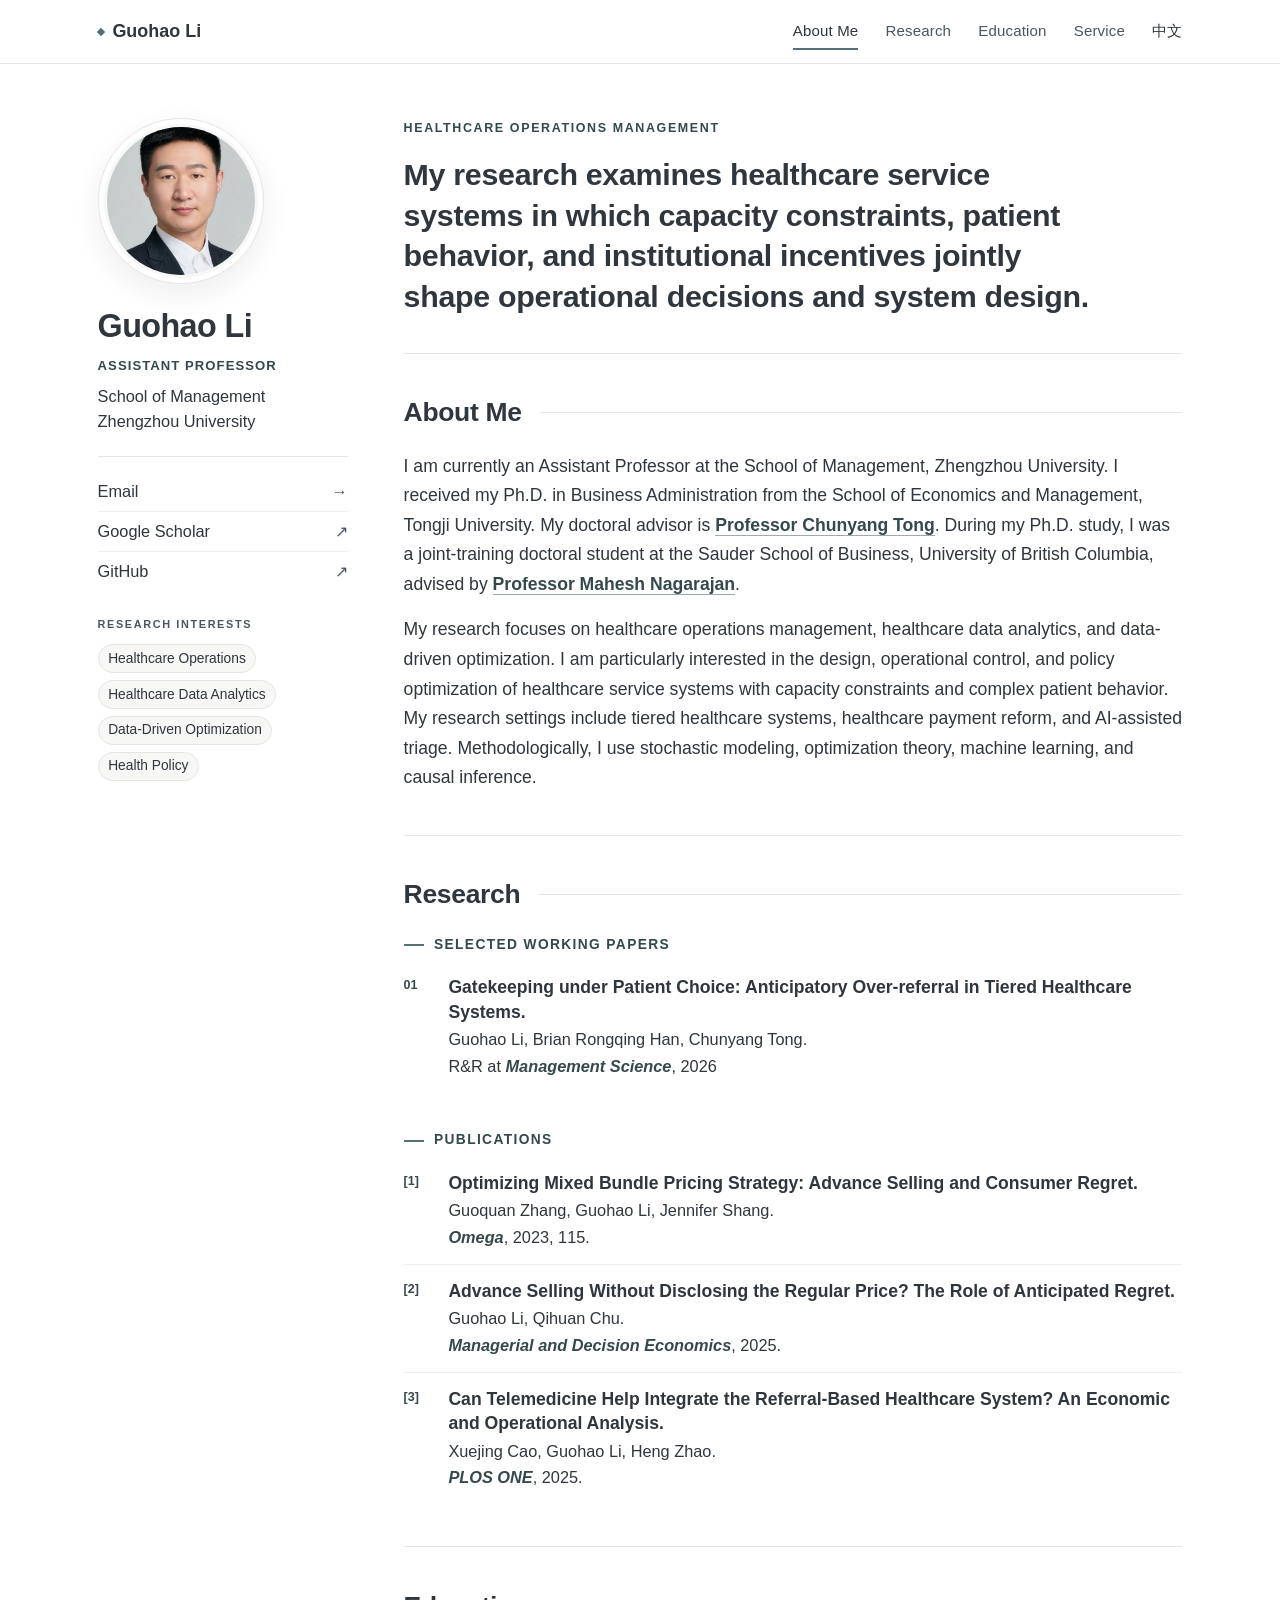
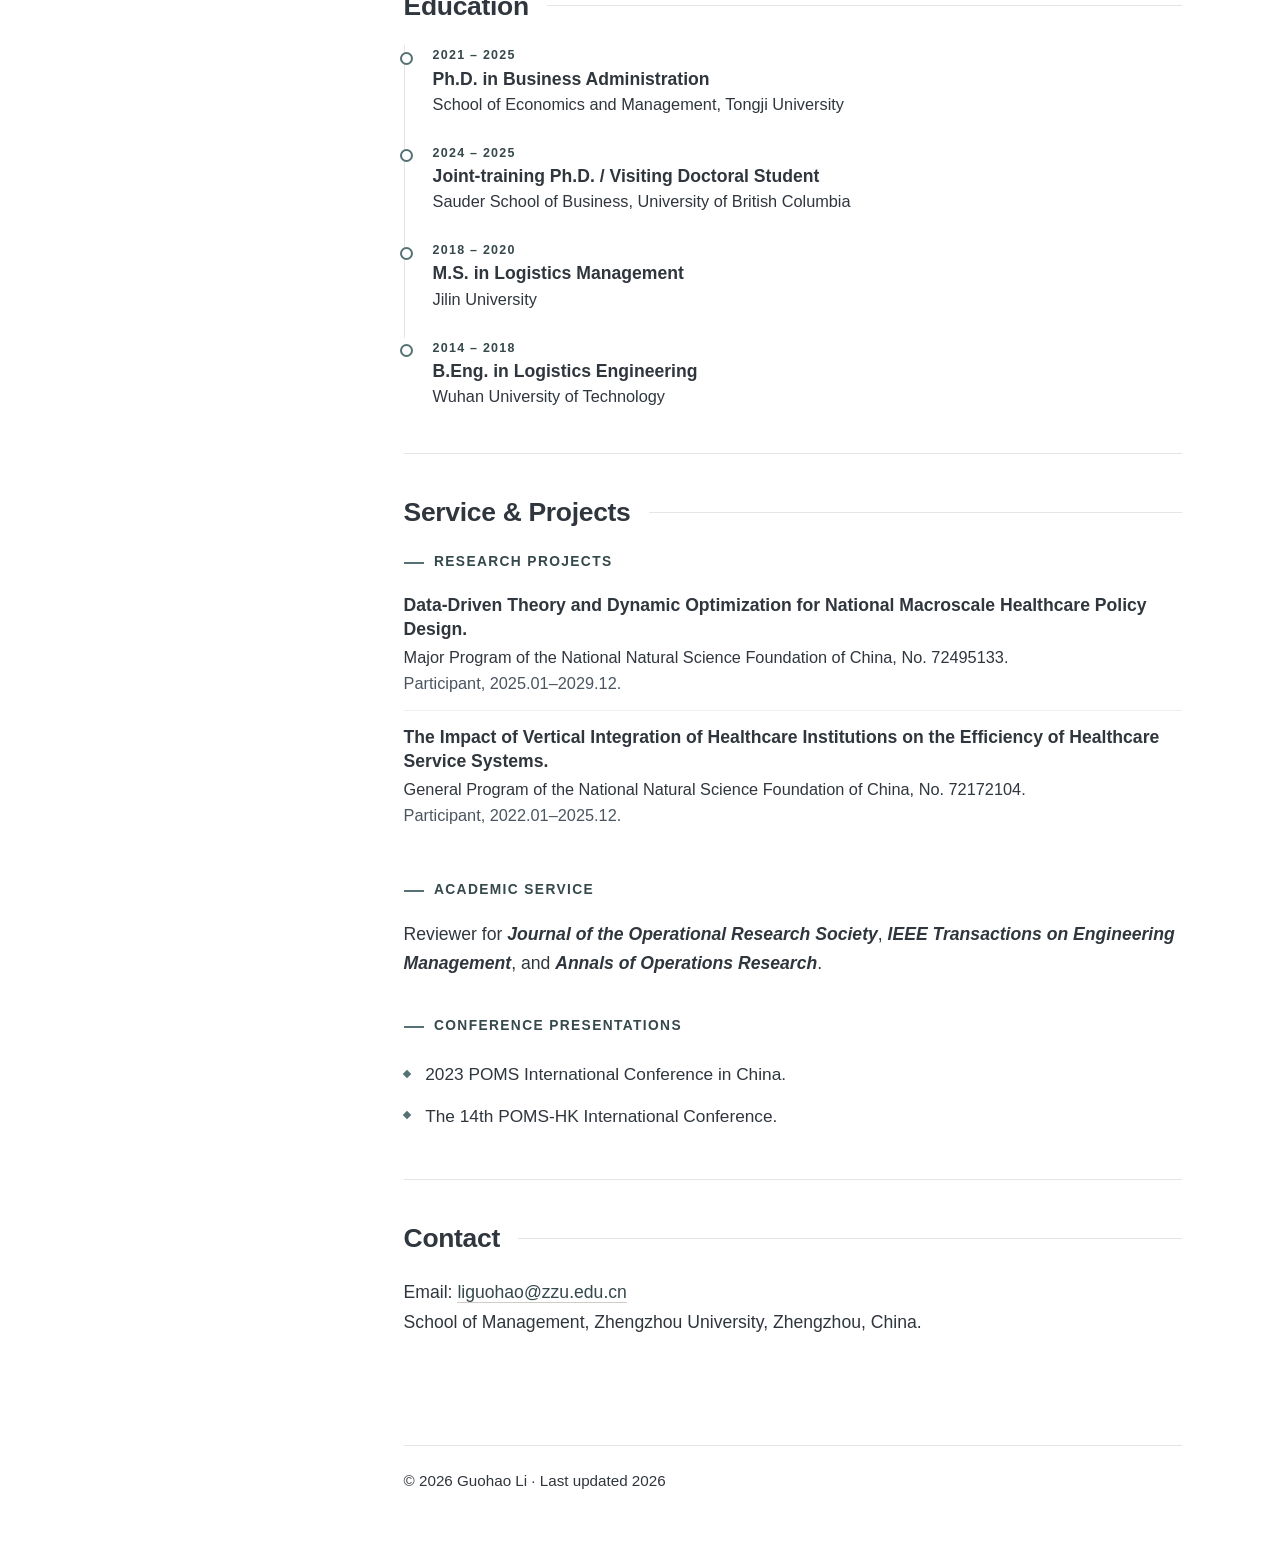
==== index.html @ 1420d557 "Update index.html" ====
<!doctype html>
<html lang="en">
<head>
  <meta charset="utf-8" />
  <meta name="viewport" content="width=device-width, initial-scale=1" />
  <title>Guohao Li | Academic Homepage</title>
  <meta name="description" content="Guohao Li, Assistant Professor at Zhengzhou University. Healthcare operations management, healthcare data analytics, and data-driven optimization." />

  <link rel="preconnect" href="https://fonts.googleapis.com" />
  <link rel="preconnect" href="https://fonts.gstatic.com" crossorigin />
  <link href="https://fonts.googleapis.com/css2?family=Fraunces:ital,opsz,wght@0,9..144,400;0,9..144,500;0,9..144,600;1,9..144,400&family=Newsreader:ital,opsz,wght@0,6..72,400;0,6..72,500;0,6..72,600;1,6..72,400&family=Noto+Sans+SC:wght@400;500;600;700&family=Noto+Serif+SC:wght@400;500;600;700&display=swap" rel="stylesheet" />

  <link rel="stylesheet" href="assets/css/style.css" />
</head>

<body>
  <header class="masthead">
    <div class="masthead-inner">
      <a class="site-title" href="index.html">Guohao Li</a>
      <button class="nav-toggle" aria-label="Toggle navigation" aria-expanded="false">Menu</button>
      <nav class="top-nav" aria-label="Main navigation">
        <a href="#about">About Me</a>
        <a href="#papers">Research</a>
        <a href="#education">Education</a>
        <a href="#service">Service</a>
        <a class="lang" href="zh.html">中文</a>
      </nav>
    </div>
  </header>

  <div class="page">
    <aside class="sidebar">
      <div class="portrait-wrap">
        <img class="portrait" src="assets/img/guohao.jpg" alt="Guohao Li portrait placeholder" />
      </div>

      <h1 class="name">Guohao Li</h1>
      <p class="role">Assistant Professor</p>
      <p class="affiliation">School of Management<br />Zhengzhou University</p>

      <nav class="profile-links" aria-label="Profiles and contact">
        <a href="mailto:liguohao@zzu.edu.cn">Email</a>
        <a class="ext" href="https://scholar.google.com/citations?user=PS_CX0AAAAAJ" target="_blank" rel="noopener">Google Scholar</a>
        <a class="ext" href="https://github.com/liguohao1997" target="_blank" rel="noopener">GitHub</a>
      </nav>

      <div class="interests">
        <p class="interests-label">Research Interests</p>
        <ul class="chips">
          <li>Healthcare Operations</li>
          <li>Healthcare Data Analytics</li>
          <li>Data-Driven Optimization</li>
          <li>Health Policy</li>
        </ul>
      </div>
    </aside>

    <main class="content">
      <header class="hero">
        <p class="kicker">Healthcare Operations Management</p>
        <p class="lede">
          My research examines healthcare service systems in which capacity constraints,
          patient behavior, and institutional incentives jointly shape operational decisions
          and system design.
        </p>
      </header>

      <section class="section" id="about">
        <header class="section-head">
          <h2>About Me</h2>
        </header>
        <div class="prose">
          <p>
            I am currently an Assistant Professor at the School of Management, Zhengzhou University.
            I received my Ph.D. in Business Administration from the School of Economics and Management,
            Tongji University. My doctoral advisor is
            <a class="advisor-link" href="https://sem.tongji.edu.cn/semen/12570.html" target="_blank" rel="noopener">Professor Chunyang Tong</a>.
            During my Ph.D. study, I was a joint-training doctoral student at the Sauder School of Business,
            University of British Columbia, advised by
            <a class="advisor-link" href="https://www.sauder.ubc.ca/people/mahesh-nagarajan" target="_blank" rel="noopener">Professor Mahesh Nagarajan</a>.
          </p>
          <p>
            My research focuses on healthcare operations management, healthcare data analytics,
            and data-driven optimization. I am particularly interested in the design, operational control,
            and policy optimization of healthcare service systems with capacity constraints and complex
            patient behavior. My research settings include tiered healthcare systems, healthcare payment
            reform, and AI-assisted triage. Methodologically, I use stochastic modeling, optimization theory,
            machine learning, and causal inference.
          </p>
        </div>
      </section>

      <section class="section" id="papers">
        <header class="section-head">
          <h2>Research</h2>
        </header>

        <h3 class="subhead">Selected Working Papers</h3>
        <ol class="papers wp">
          <li>
            <span class="paper-title">Gatekeeping under Patient Choice: Anticipatory Over-referral in Tiered Healthcare Systems. </span>
            <span class="paper-meta">Guohao Li, Brian Rongqing Han, Chunyang Tong.</span>
<span class="paper-note">R&amp;R at <em class="journal">Management Science</em>, 2026</span>
          </li>
        </ol>

        <h3 class="subhead">Publications</h3>
        <ol class="papers pubs">
          <li>
            <span class="paper-title">Optimizing Mixed Bundle Pricing Strategy: Advance Selling and Consumer Regret.</span>
            <span class="paper-meta">Guoquan Zhang, Guohao Li, Jennifer Shang.</span>
            <span class="paper-note"><em class="journal">Omega</em>, 2023, 115.</span>
          </li>
          <li>
            <span class="paper-title">Advance Selling Without Disclosing the Regular Price? The Role of Anticipated Regret.</span>
            <span class="paper-meta">Guohao Li, Qihuan Chu.</span>
            <span class="paper-note"><em class="journal">Managerial and Decision Economics</em>, 2025.</span>
          </li>
          <li>
            <span class="paper-title">Can Telemedicine Help Integrate the Referral-Based Healthcare System? An Economic and Operational Analysis.</span>
            <span class="paper-meta">Xuejing Cao, Guohao Li, Heng Zhao.</span>
            <span class="paper-note"><em class="journal">PLOS ONE</em>, 2025.</span>
          </li>
        </ol>
      </section>

      <section class="section" id="education">
        <header class="section-head">
          <h2>Education</h2>
        </header>
        <ul class="timeline">
          <li>
            <span class="t-year">2021 – 2025</span>
            <span class="t-title">Ph.D. in Business Administration</span>
            <span class="t-place">School of Economics and Management, Tongji University</span>
          </li>
          <li>
            <span class="t-year">2024 – 2025</span>
            <span class="t-title">Joint-training Ph.D. / Visiting Doctoral Student</span>
            <span class="t-place">Sauder School of Business, University of British Columbia</span>
          </li>
          <li>
            <span class="t-year">2018 – 2020</span>
            <span class="t-title">M.S. in Logistics Management</span>
            <span class="t-place">Jilin University</span>
          </li>
          <li>
            <span class="t-year">2014 – 2018</span>
            <span class="t-title">B.Eng. in Logistics Engineering</span>
            <span class="t-place">Wuhan University of Technology</span>
          </li>
        </ul>
      </section>

      <section class="section" id="service">
        <header class="section-head">
          <h2>Service &amp; Projects</h2>
        </header>

        <h3 class="subhead">Research Projects</h3>
        <ul class="projects">
          <li>
            <span class="project-title">Data-Driven Theory and Dynamic Optimization for National Macroscale Healthcare Policy Design.</span>
            <span class="project-meta">Major Program of the National Natural Science Foundation of China, No. 72495133.</span>
            <span class="project-note">Participant, 2025.01–2029.12.</span>
          </li>
          <li>
            <span class="project-title">The Impact of Vertical Integration of Healthcare Institutions on the Efficiency of Healthcare Service Systems.</span>
            <span class="project-meta">General Program of the National Natural Science Foundation of China, No. 72172104.</span>
            <span class="project-note">Participant, 2022.01–2025.12.</span>
          </li>
        </ul>

        <h3 class="subhead">Academic Service</h3>
        <p class="prose">
          Reviewer for <em class="journal">Journal of the Operational Research Society</em>,
          <em class="journal">IEEE Transactions on Engineering Management</em>, and
          <em class="journal">Annals of Operations Research</em>.
        </p>

        <h3 class="subhead">Conference Presentations</h3>
        <ul class="compact-list">
          <li>2023 POMS International Conference in China.</li>
          <li>The 14th POMS-HK International Conference.</li>
        </ul>
      </section>

      <section class="section" id="contact">
        <header class="section-head">
          <h2>Contact</h2>
        </header>
        <p class="prose">
          Email: <a href="mailto:liguohao@zzu.edu.cn">liguohao@zzu.edu.cn</a><br />
          School of Management, Zhengzhou University, Zhengzhou, China.
        </p>
      </section>

      <footer class="footer">
        <p>© <span id="year"></span> Guohao Li · Last updated 2026</p>
      </footer>
    </main>
  </div>

  <script src="assets/js/main.js"></script>
</body>
</html>
---- assets/css/style.css ----
/* ============================================================
   Guohao Li — Academic Homepage
   Professional academic layout · v13
   White background · readable sans-serif English body · circular portrait
   ============================================================ */

:root {
  --paper:     #ffffff;
  --paper-2:   #f7f7f5;
  --surface:   #ffffff;
  --ink:       #30363d;
  --ink-2:     #30363d;
  --muted:     #4b5560;
  --line:      #e5e5e2;
  --line-2:    #efefec;
  --accent:    #557173;
  --accent-2:  #35484b;
  --accent-bg: #f1f6f6;

  --maxw:      1160px;
  --content-w: 820px;

  --font-display: -apple-system, BlinkMacSystemFont, "Segoe UI", "Helvetica Neue", Arial, sans-serif;
  --font-body:    -apple-system, BlinkMacSystemFont, "Segoe UI", "Helvetica Neue", Arial, sans-serif;
}

html[lang="zh-CN"] {
  --font-display: "Noto Serif SC", "Source Han Serif SC", "Songti SC", STSong, serif;
  --font-body:    "Noto Sans SC", "PingFang SC", "Microsoft YaHei", Arial, sans-serif;
}

* { box-sizing: border-box; }

html {
  scroll-behavior: smooth;
  -webkit-text-size-adjust: 100%;
}

body {
  margin: 0;
  background: var(--paper);
  color: var(--ink);
  font-family: var(--font-body);
  font-optical-sizing: auto;
  font-size: 1.095rem;
  line-height: 1.66;
  font-weight: 400;
  -webkit-font-smoothing: antialiased;
  text-rendering: optimizeLegibility;
}

html[lang="zh-CN"] body {
  font-size: 1.035rem;
  line-height: 1.78;
}

img { max-width: 100%; }

a {
  color: var(--accent-2);
  text-decoration: none;
}
a:hover { color: var(--accent); }

/* ---------- masthead ---------- */
.masthead {
  position: sticky;
  top: 0;
  z-index: 30;
  border-bottom: 1px solid var(--line);
  background: rgba(255, 255, 255, .94);
  backdrop-filter: blur(10px);
  -webkit-backdrop-filter: blur(10px);
}

.masthead-inner {
  max-width: var(--maxw);
  margin: 0 auto;
  padding: .86rem 2.35rem;
  display: flex;
  align-items: center;
  justify-content: space-between;
  gap: 1.5rem;
}

.site-title {
  color: var(--ink);
  font-family: var(--font-display);
  font-weight: 700;
  font-size: 1.12rem;
  line-height: 1.2;
  letter-spacing: .002em;
}
.site-title:hover { color: var(--ink); }
.site-title::before {
  content: "";
  display: inline-block;
  width: 6px;
  height: 6px;
  margin-right: .55rem;
  background: var(--accent);
  transform: rotate(45deg);
  vertical-align: .1em;
}

.top-nav {
  display: flex;
  align-items: center;
  gap: 1.7rem;
}
.top-nav a {
  position: relative;
  color: var(--muted);
  font-size: .94rem;
  font-weight: 500;
  letter-spacing: .01em;
  text-transform: none;
  padding: .34rem 0;
}
html[lang="zh-CN"] .top-nav a {
  font-size: .82rem;
  letter-spacing: .04em;
  text-transform: none;
}
.top-nav a::after {
  content: "";
  position: absolute;
  left: 0;
  right: 100%;
  bottom: 0;
  height: 1.5px;
  background: var(--accent);
  transition: right .24s cubic-bezier(.4, 0, .2, 1);
}
.top-nav a:hover,
.top-nav a.active,
.top-nav a.lang { color: var(--ink); }
.top-nav a:hover::after,
.top-nav a.active::after { right: 0; }

.nav-toggle {
  display: none;
  border: 1px solid var(--line);
  background: var(--surface);
  border-radius: 999px;
  padding: .36rem .82rem;
  color: var(--ink);
  font-family: var(--font-body);
  font-size: .72rem;
  letter-spacing: .1em;
  text-transform: uppercase;
  cursor: pointer;
}
html[lang="zh-CN"] .nav-toggle {
  letter-spacing: .04em;
  text-transform: none;
}

/* ---------- page grid ---------- */
.page {
  position: relative;
  max-width: var(--maxw);
  margin: 0 auto;
  display: grid;
  grid-template-columns: 250px minmax(0, 1fr);
  gap: 3.5rem;
  padding: 3.35rem 2.35rem 4.4rem;
}

/* ---------- sidebar ---------- */
.sidebar {
  align-self: start;
  position: sticky;
  top: 5.8rem;
}

.portrait-wrap {
  position: relative;
  width: 166px;
  height: 166px;
  margin-bottom: 1.55rem;
  padding: 5px;
  border: 1px solid var(--line);
  border-radius: 50%;
  background: var(--surface);
  box-shadow: 0 10px 28px rgba(32, 36, 42, .08);
}
.portrait-wrap::after { display: none; }
.portrait {
  display: block;
  width: 100%;
  height: 100%;
  object-fit: cover;
  border: 3px solid var(--paper-2);
  border-radius: 50%;
  background: var(--paper-2);
}

.name {
  margin: 0;
  font-family: var(--font-display);
  font-weight: 600;
  font-size: 2.02rem;
  line-height: 1.08;
  letter-spacing: -.018em;
  color: var(--ink);
}
html[lang="zh-CN"] .name {
  font-size: 2.1rem;
  letter-spacing: .02em;
}
.role {
  margin: .7rem 0 0;
  font-size: .82rem;
  font-weight: 650;
  letter-spacing: .08em;
  text-transform: uppercase;
  color: var(--accent-2);
}
html[lang="zh-CN"] .role {
  font-size: .95rem;
  letter-spacing: .08em;
  text-transform: none;
}
.affiliation {
  margin: .48rem 0 0;
  color: var(--ink-2);
  font-size: 1.02rem;
  line-height: 1.5;
}

.profile-links {
  display: grid;
  margin: 1.4rem 0 0;
  padding: .95rem 0 0;
  border-top: 1px solid var(--line);
}
.profile-links a {
  display: flex;
  align-items: baseline;
  justify-content: space-between;
  color: var(--ink-2);
  font-size: 1.02rem;
  font-weight: 500;
  padding: .38rem 0;
  border-bottom: 1px solid var(--line-2);
}
html[lang="zh-CN"] .profile-links a { font-size: .98rem; }
.profile-links a:last-child { border-bottom: none; }
.profile-links a::after {
  content: "\2192";
  color: var(--muted);
  transition: transform .2s ease, color .2s ease;
}
.profile-links a.ext::after { content: "\2197"; }
.profile-links a:hover { color: var(--accent-2); }
.profile-links a:hover::after {
  color: var(--accent-2);
  transform: translateX(3px);
}

.interests { margin-top: 1.45rem; }
.interests-label {
  margin: 0 0 .7rem;
  font-size: .68rem;
  letter-spacing: .15em;
  text-transform: uppercase;
  color: var(--muted);
  font-weight: 600;
}
html[lang="zh-CN"] .interests-label {
  font-size: .78rem;
  letter-spacing: .06em;
  text-transform: none;
}
.chips {
  list-style: none;
  margin: 0;
  padding: 0;
  display: flex;
  flex-wrap: wrap;
  gap: .42rem;
}
.chips li {
  font-size: .86rem;
  line-height: 1;
  padding: .42rem .6rem;
  border: 1px solid var(--line);
  border-radius: 999px;
  color: var(--ink);
  background: var(--paper-2);
}
html[lang="zh-CN"] .chips li {
  font-size: .86rem;
  padding: .4rem .62rem;
}

/* ---------- content ---------- */
.content {
  min-width: 0;
  max-width: var(--content-w);
}

/* hero */
.hero {
  padding-bottom: 2.25rem;
  margin-bottom: 2.65rem;
  border-bottom: 1px solid var(--line);
}
.kicker {
  margin: 0 0 .95rem;
  font-size: .78rem;
  font-weight: 700;
  letter-spacing: .13em;
  text-transform: uppercase;
  color: var(--accent-2);
}
html[lang="zh-CN"] .kicker {
  font-size: .84rem;
  letter-spacing: .08em;
  text-transform: none;
}
.lede {
  margin: 0;
  font-family: var(--font-display);
  font-weight: 650;
  font-size: clamp(1.48rem, 1.12rem + 1.05vw, 1.9rem);
  line-height: 1.34;
  letter-spacing: -.01em;
  color: var(--ink);
  text-wrap: balance;
}
.lede em {
  font-style: italic;
  color: var(--accent-2);
}
html[lang="zh-CN"] .lede {
  font-weight: 500;
  font-size: clamp(1.32rem, 1.06rem + .82vw, 1.62rem);
  line-height: 1.58;
  letter-spacing: .01em;
}
html[lang="zh-CN"] .lede em {
  font-style: normal;
  font-weight: 600;
  color: var(--ink);
}

/* sections */
.section {
  padding-bottom: 2.65rem;
  margin-bottom: 2.65rem;
  border-bottom: 1px solid var(--line);
}
.section:last-of-type {
  border-bottom: none;
  margin-bottom: 0;
}

.section-head {
  display: flex;
  align-items: center;
  gap: .9rem;
  margin-bottom: 1.45rem;
}
.section-no { display: none; }
.section-head h2 {
  margin: 0;
  font-family: var(--font-display);
  font-weight: 600;
  font-size: clamp(1.42rem, 1.08rem + .72vw, 1.72rem);
  line-height: 1.22;
  letter-spacing: -.012em;
  color: var(--ink);
}
html[lang="zh-CN"] .section-head h2 {
  font-size: clamp(1.34rem, 1.06rem + .72vw, 1.62rem);
  letter-spacing: .015em;
}
.section-head::after {
  content: "";
  flex: 1;
  height: 1px;
  background: var(--line);
  align-self: center;
  margin-left: .25rem;
}

/* prose */
.prose {
  font-size: 1.10rem;
  line-height: 1.68;
  color: var(--ink-2);
}
html[lang="zh-CN"] .prose {
  font-size: 1.03rem;
  line-height: 1.82;
  letter-spacing: .01em;
}
.prose p { margin: 0 0 1rem; }
.prose p:last-child { margin-bottom: 0; }


.prose a {
  color: var(--accent-2);
  border-bottom: 1px solid rgba(111, 106, 85, .34);
  transition: border-color .2s ease, background .2s ease;
}
.prose a:hover {
  color: var(--accent-2);
  border-bottom-color: var(--accent-2);
  background: var(--accent-bg);
}
.prose a.advisor-link {
  color: var(--accent-2);
  font-weight: 700;
  border-bottom-color: rgba(85, 113, 115, .58);
}
.prose a.advisor-link:hover {
  background: var(--accent-bg);
}
.prose em { color: var(--ink-2); }
.journal {
  font-style: italic;
  color: var(--accent-2);
  font-weight: 650;
}

/* subheads */
.subhead {
  margin: 2.3rem 0 1rem;
  font-family: var(--font-body);
  font-weight: 600;
  font-size: .86rem;
  letter-spacing: .10em;
  text-transform: uppercase;
  color: var(--accent-2);
  display: flex;
  align-items: center;
  gap: .65rem;
}
html[lang="zh-CN"] .subhead {
  font-size: .9rem;
  letter-spacing: .06em;
  text-transform: none;
}
.subhead::before {
  content: "";
  width: 20px;
  height: 2px;
  background: var(--accent);
  flex: none;
}
.section-head + .subhead { margin-top: 0; }

/* papers */
.papers {
  list-style: none;
  margin: 0;
  padding: 0;
}
.papers li {
  position: relative;
  padding: .88rem 0 .88rem 2.8rem;
  border-top: 1px solid var(--line-2);
  transition: background .2s ease;
}
.papers li:first-child {
  border-top: none;
  padding-top: .15rem;
}
.papers li::before {
  position: absolute;
  left: 0;
  top: .88rem;
  font-family: var(--font-display);
  font-size: .78rem;
  font-weight: 600;
  color: var(--accent-2);
}
.papers li:first-child::before { top: .15rem; }
.papers.wp { counter-reset: wp; }
.papers.wp li { counter-increment: wp; }
.papers.wp li::before { content: counter(wp, decimal-leading-zero); }
.papers.pubs { counter-reset: pub; }
.papers.pubs li { counter-increment: pub; }
.papers.pubs li::before { content: "[" counter(pub) "]"; }

.paper-title {
  display: block;
  font-family: var(--font-display);
  font-weight: 650;
  font-size: 1.10rem;
  line-height: 1.38;
  color: var(--ink);
  transition: color .2s ease;
}
.paper-meta,
.paper-note {
  display: block;
  font-size: 1.02rem;
  line-height: 1.52;
  color: var(--ink-2);
}
.paper-meta { margin-top: .22rem; }
.paper-note { margin-top: .1rem; }
.paper-note em,
.paper-note .journal {
  font-style: italic;
  color: var(--accent-2);
  font-weight: 650;
}
.papers li:hover .paper-title { color: var(--accent-2); }
html[lang="zh-CN"] .paper-title {
  font-size: 1.04rem;
  font-weight: 600;
}
html[lang="zh-CN"] .paper-meta,
html[lang="zh-CN"] .paper-note {
  font-size: .96rem;
}

/* timeline */
.timeline {
  list-style: none;
  margin: 0;
  padding: 0;
}
.timeline li {
  position: relative;
  padding: 0 0 1.55rem 1.75rem;
  border-left: 1px solid var(--line);
}
.timeline li:last-child {
  border-left-color: transparent;
  padding-bottom: 0;
}
.timeline li::before {
  content: "";
  position: absolute;
  left: -5px;
  top: .42rem;
  width: 9px;
  height: 9px;
  background: var(--surface);
  border: 2px solid var(--accent);
  border-radius: 50%;
}
.t-year {
  display: block;
  font-size: .78rem;
  font-weight: 650;
  letter-spacing: .1em;
  text-transform: uppercase;
  color: var(--accent-2);
  margin-bottom: .1rem;
}
.t-title {
  display: block;
  font-family: var(--font-display);
  font-weight: 650;
  font-size: 1.10rem;
  line-height: 1.32;
  color: var(--ink);
}
.t-place {
  display: block;
  color: var(--ink-2);
  font-size: 1.02rem;
}
html[lang="zh-CN"] .t-title { font-size: 1.04rem; }
html[lang="zh-CN"] .t-place { font-size: .96rem; }


/* projects */
.projects {
  list-style: none;
  margin: 0;
  padding: 0;
}
.projects li {
  padding: .88rem 0 .88rem 0;
  border-top: 1px solid var(--line-2);
}
.projects li:first-child {
  border-top: none;
  padding-top: .15rem;
}
.project-title {
  display: block;
  font-family: var(--font-display);
  font-weight: 650;
  font-size: 1.10rem;
  line-height: 1.38;
  color: var(--ink);
}
.project-meta,
.project-note {
  display: block;
  font-size: 1.02rem;
  line-height: 1.52;
  color: var(--ink-2);
}
.project-meta { margin-top: .22rem; }
.project-note { margin-top: .1rem; color: var(--muted); }
html[lang="zh-CN"] .project-title {
  font-size: 1.04rem;
  font-weight: 600;
}
html[lang="zh-CN"] .project-meta,
html[lang="zh-CN"] .project-note {
  font-size: .96rem;
}

/* compact lists */
.compact-list {
  list-style: none;
  margin: 0;
  padding: 0;
}
.compact-list li {
  position: relative;
  padding: .38rem 0 .38rem 1.35rem;
  font-size: 1.08rem;
  line-height: 1.68;
}
html[lang="zh-CN"] .compact-list li {
  font-size: 1.03rem;
  line-height: 1.82;
}
.compact-list li::before {
  content: "";
  position: absolute;
  left: 0;
  top: 1.02rem;
  width: 6px;
  height: 6px;
  background: var(--accent);
  transform: rotate(45deg);
}

/* footer */
.footer {
  margin-top: 3rem;
  padding-top: 1.35rem;
  border-top: 1px solid var(--line);
  color: var(--ink-2);
  font-size: .95rem;
}
.footer p { margin: 0; }

/* ---------- load-in animation ---------- */
@keyframes rise {
  from { opacity: 0; transform: translateY(12px); }
  to   { opacity: 1; transform: none; }
}
.sidebar,
.hero,
.section,
.footer {
  animation: rise .55s cubic-bezier(.2, .7, .2, 1) both;
}
.sidebar  { animation-delay: .03s; }
.hero     { animation-delay: .08s; }
#about    { animation-delay: .13s; }
#papers   { animation-delay: .18s; }
#education{ animation-delay: .23s; }
#service  { animation-delay: .28s; }
#contact  { animation-delay: .33s; }
.footer   { animation-delay: .36s; }

@media (prefers-reduced-motion: reduce) {
  html { scroll-behavior: auto; }
  .sidebar,
  .hero,
  .section,
  .footer { animation: none; }
}

/* ---------- responsive: single column ---------- */
@media (max-width: 920px) {
  .page {
    grid-template-columns: 1fr;
    gap: 2.2rem;
    padding: 2.6rem 1.5rem 3.4rem;
  }

  .sidebar {
    position: static;
    display: grid;
    grid-template-columns: 104px 1fr;
    column-gap: 1.35rem;
    align-items: start;
    padding-bottom: 1.9rem;
    border-bottom: 1px solid var(--line);
  }

  .portrait-wrap {
    width: 100px;
    height: 100px;
    margin: 0;
    padding: 4px;
    grid-row: span 3;
  }
  .portrait { border-width: 2px; }

  .name { font-size: 1.66rem; }
  html[lang="zh-CN"] .name { font-size: 1.72rem; }
  .role { margin-top: .4rem; }

  .profile-links {
    grid-column: 1 / -1;
    margin-top: 1.25rem;
  }
  .interests { grid-column: 1 / -1; }

  .content { max-width: none; }
}

/* ---------- responsive: mobile nav ---------- */
@media (max-width: 760px) {
  .masthead-inner { padding: .78rem 1.25rem; }

  .nav-toggle { display: inline-flex; }

  .top-nav {
    position: absolute;
    left: 1rem;
    right: 1rem;
    top: 3.65rem;
    display: none;
    flex-direction: column;
    align-items: flex-start;
    gap: 0;
    padding: .35rem 1.05rem;
    background: var(--surface);
    border: 1px solid var(--line);
    border-radius: 12px;
    box-shadow: 0 18px 42px rgba(32, 36, 42, .12);
  }
  .top-nav.open { display: flex; }
  .top-nav a {
    width: 100%;
    padding: .72rem 0;
    border-bottom: 1px solid var(--line-2);
    letter-spacing: .08em;
  }
  html[lang="zh-CN"] .top-nav a { letter-spacing: .04em; }
  .top-nav a:last-child { border-bottom: none; }
  .top-nav a::after { display: none; }
}

@media (max-width: 420px) {
  .page { padding: 2.15rem 1.08rem 3rem; }
  .sidebar {
    grid-template-columns: 82px 1fr;
    column-gap: 1rem;
  }
  .portrait-wrap {
    width: 80px;
    height: 80px;
  }
  .name { font-size: 1.46rem; }
  html[lang="zh-CN"] .name { font-size: 1.5rem; }
}
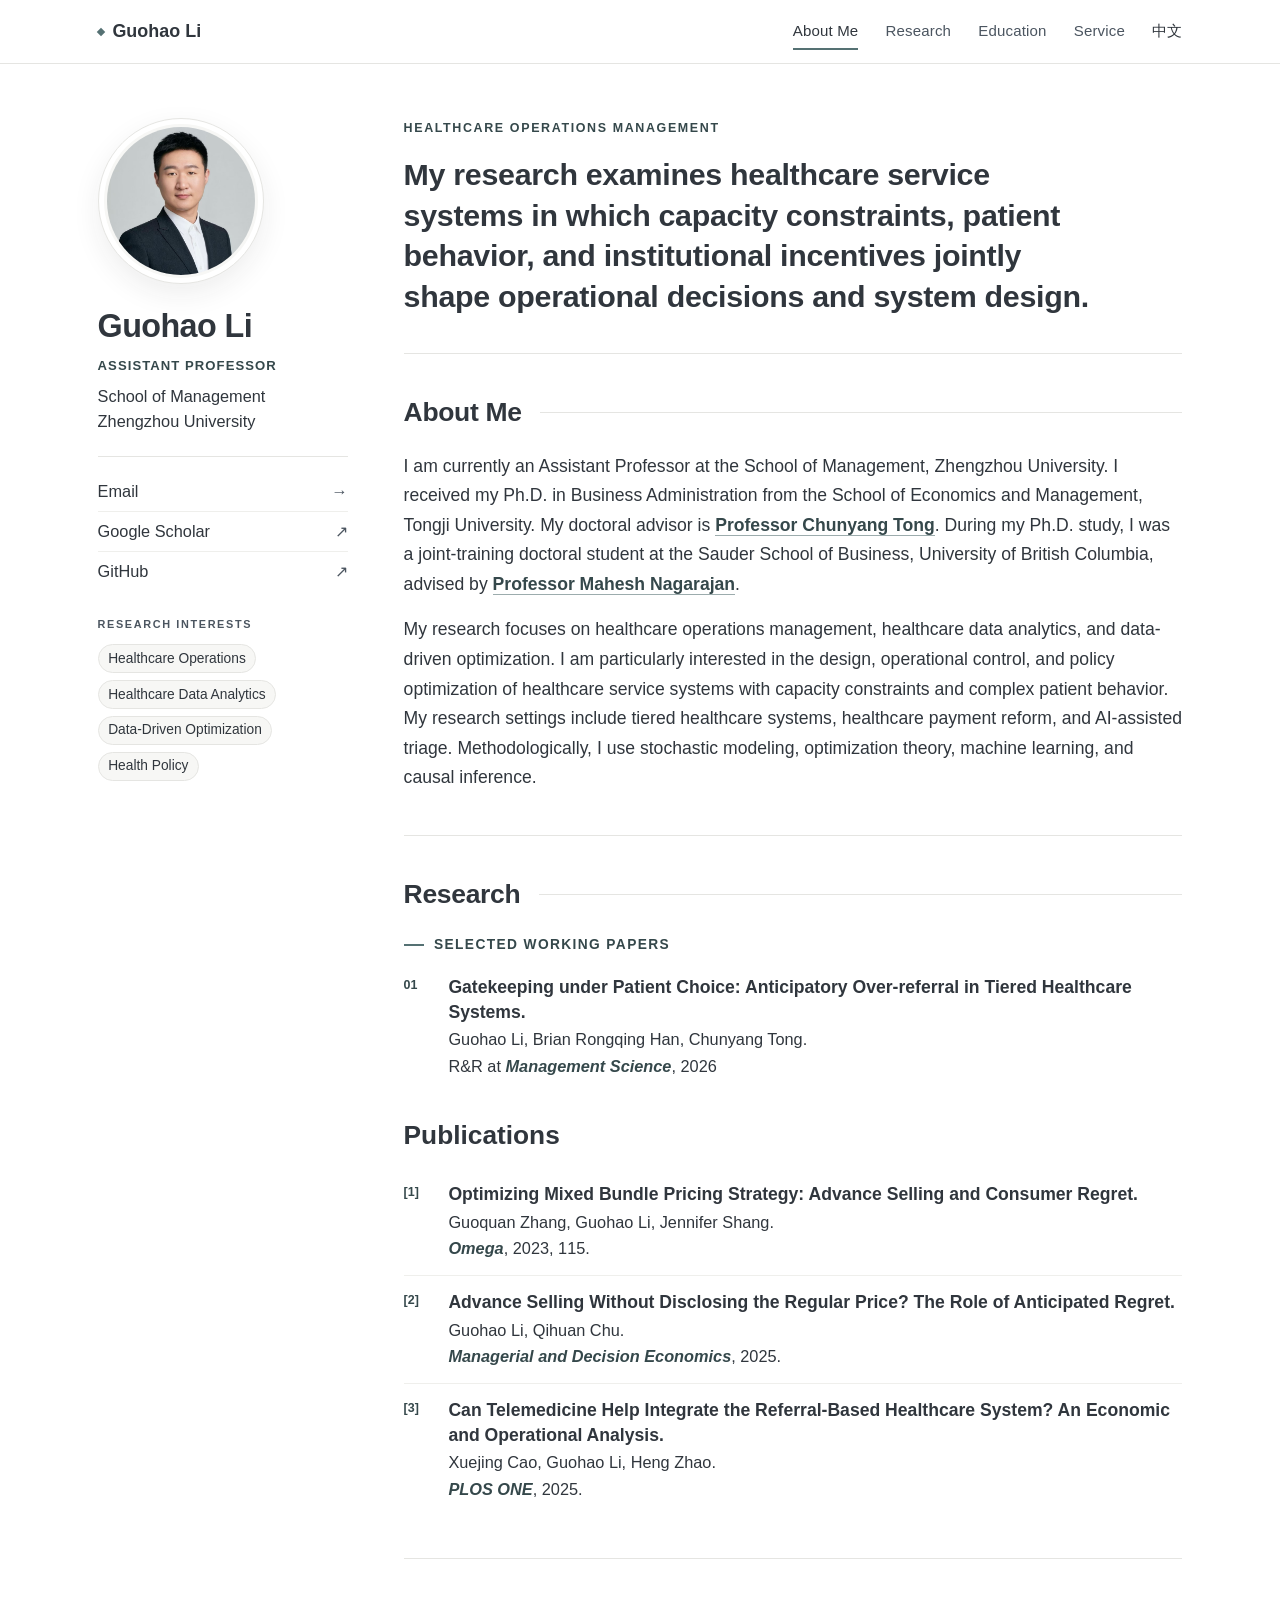
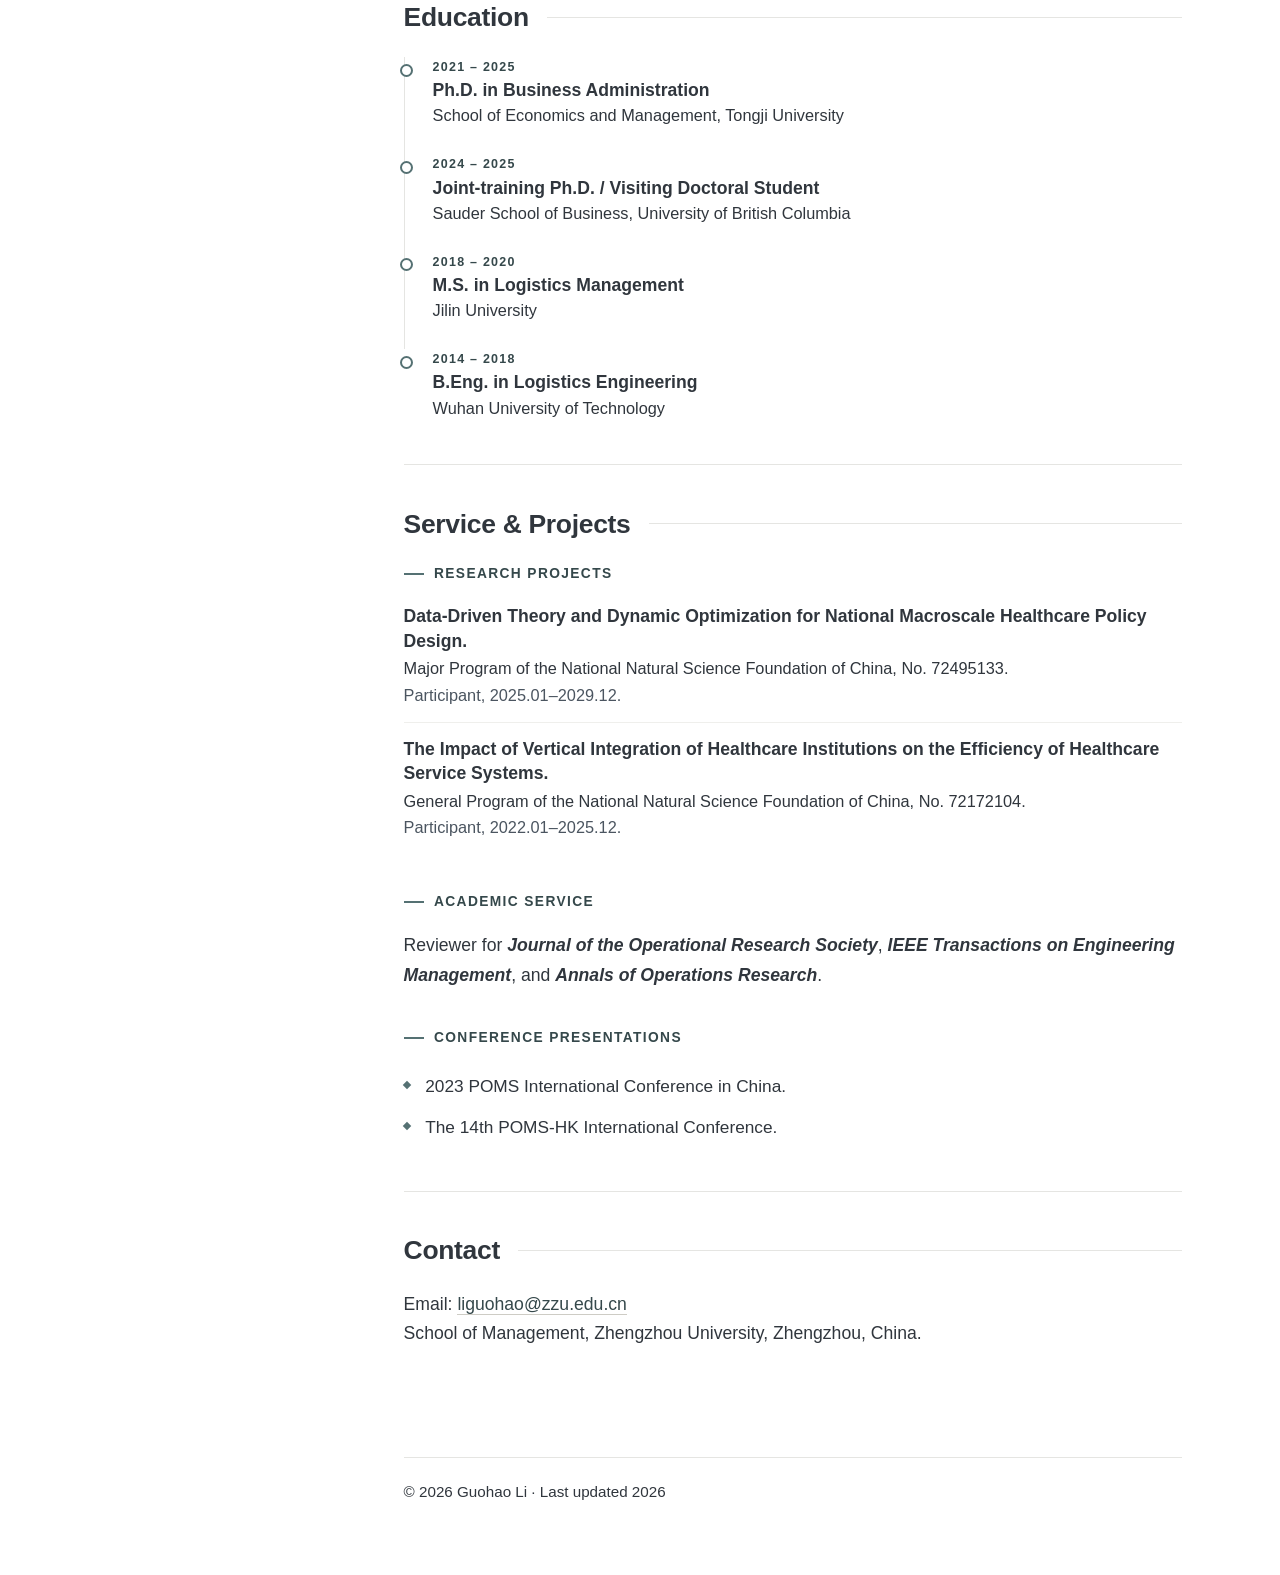
==== commit 8a1d2207: "Update index.html" ====
--- a/index.html
+++ b/index.html
@@ -104,7 +104,7 @@
           </li>
         </ol>
 
-        <h3 class="subhead">Publications</h3>
+        <h2>Publications</h2>
         <ol class="papers pubs">
           <li>
             <span class="paper-title">Optimizing Mixed Bundle Pricing Strategy: Advance Selling and Consumer Regret.</span>
--- a/assets/css/style.css
+++ b/assets/css/style.css
@@ -1,7 +1,7 @@
 /* ============================================================
    Guohao Li — Academic Homepage
-   Professional academic layout · v13
-   White background · readable sans-serif English body · circular portrait
+   Professional academic layout · v14
+   White background · readable sans-serif English body · rounded-rectangle portrait
    ============================================================ */
 
 :root {
@@ -185,12 +185,18 @@
   background: var(--surface);
   box-shadow: 0 10px 28px rgba(32, 36, 42, .08);
 }
-.portrait-wrap::after { display: none; }
+
+.portrait-wrap::after {
+  display: none;
+}
+
+
 .portrait {
   display: block;
   width: 100%;
   height: 100%;
   object-fit: cover;
+  object-position: center 10%;
   border: 3px solid var(--paper-2);
   border-radius: 50%;
   background: var(--paper-2);
@@ -697,12 +703,16 @@
 
   .portrait-wrap {
     width: 100px;
-    height: 100px;
+    height: 125px;
     margin: 0;
     padding: 4px;
     grid-row: span 3;
-  }
-  .portrait { border-width: 2px; }
+    border-radius: 18px;
+  }
+  .portrait {
+    border-width: 2px;
+    border-radius: 14px;
+  }
 
   .name { font-size: 1.66rem; }
   html[lang="zh-CN"] .name { font-size: 1.72rem; }
@@ -758,7 +768,8 @@
   }
   .portrait-wrap {
     width: 80px;
-    height: 80px;
+    height: 100px;
+    border-radius: 16px;
   }
   .name { font-size: 1.46rem; }
   html[lang="zh-CN"] .name { font-size: 1.5rem; }
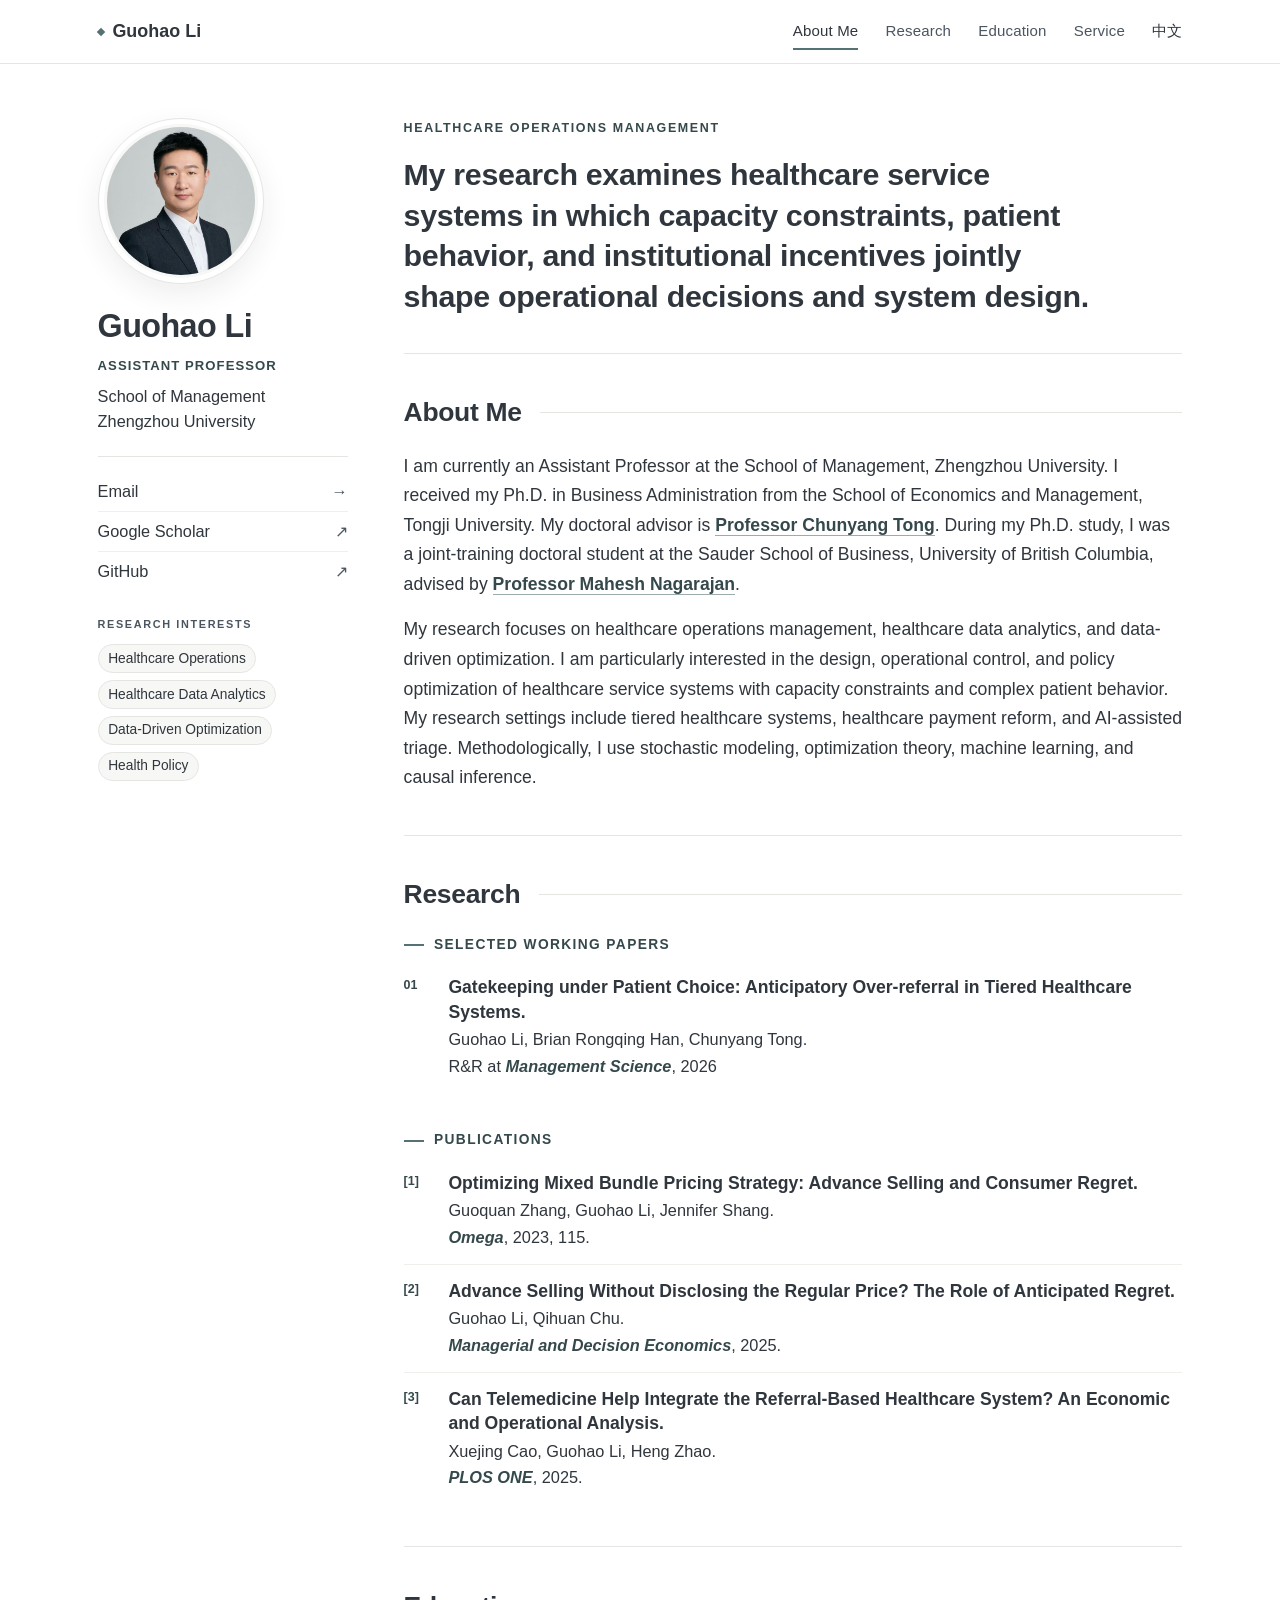
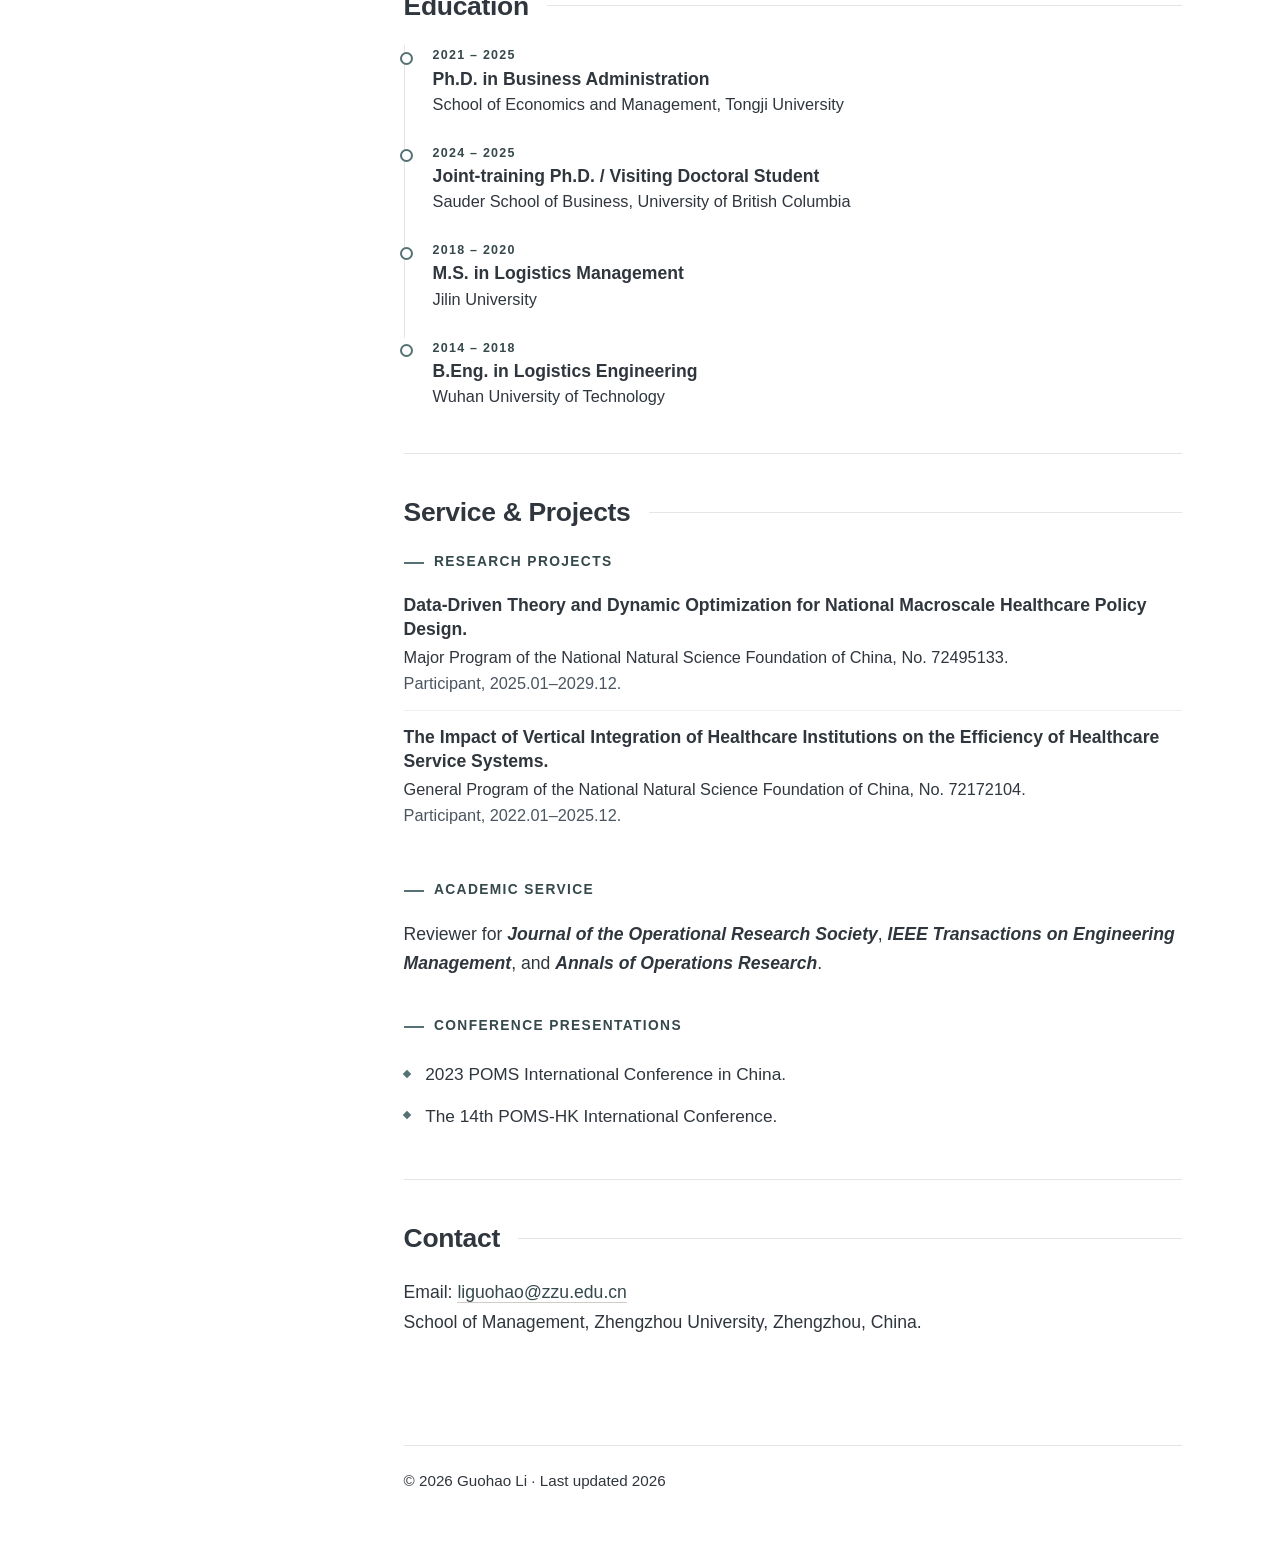
==== commit 28f92620: "Update index.html" ====
--- a/index.html
+++ b/index.html
@@ -104,7 +104,7 @@
           </li>
         </ol>
 
-        <h2>Publications</h2>
+       <h3 class="subhead">Publications</h3>
         <ol class="papers pubs">
           <li>
             <span class="paper-title">Optimizing Mixed Bundle Pricing Strategy: Advance Selling and Consumer Regret.</span>
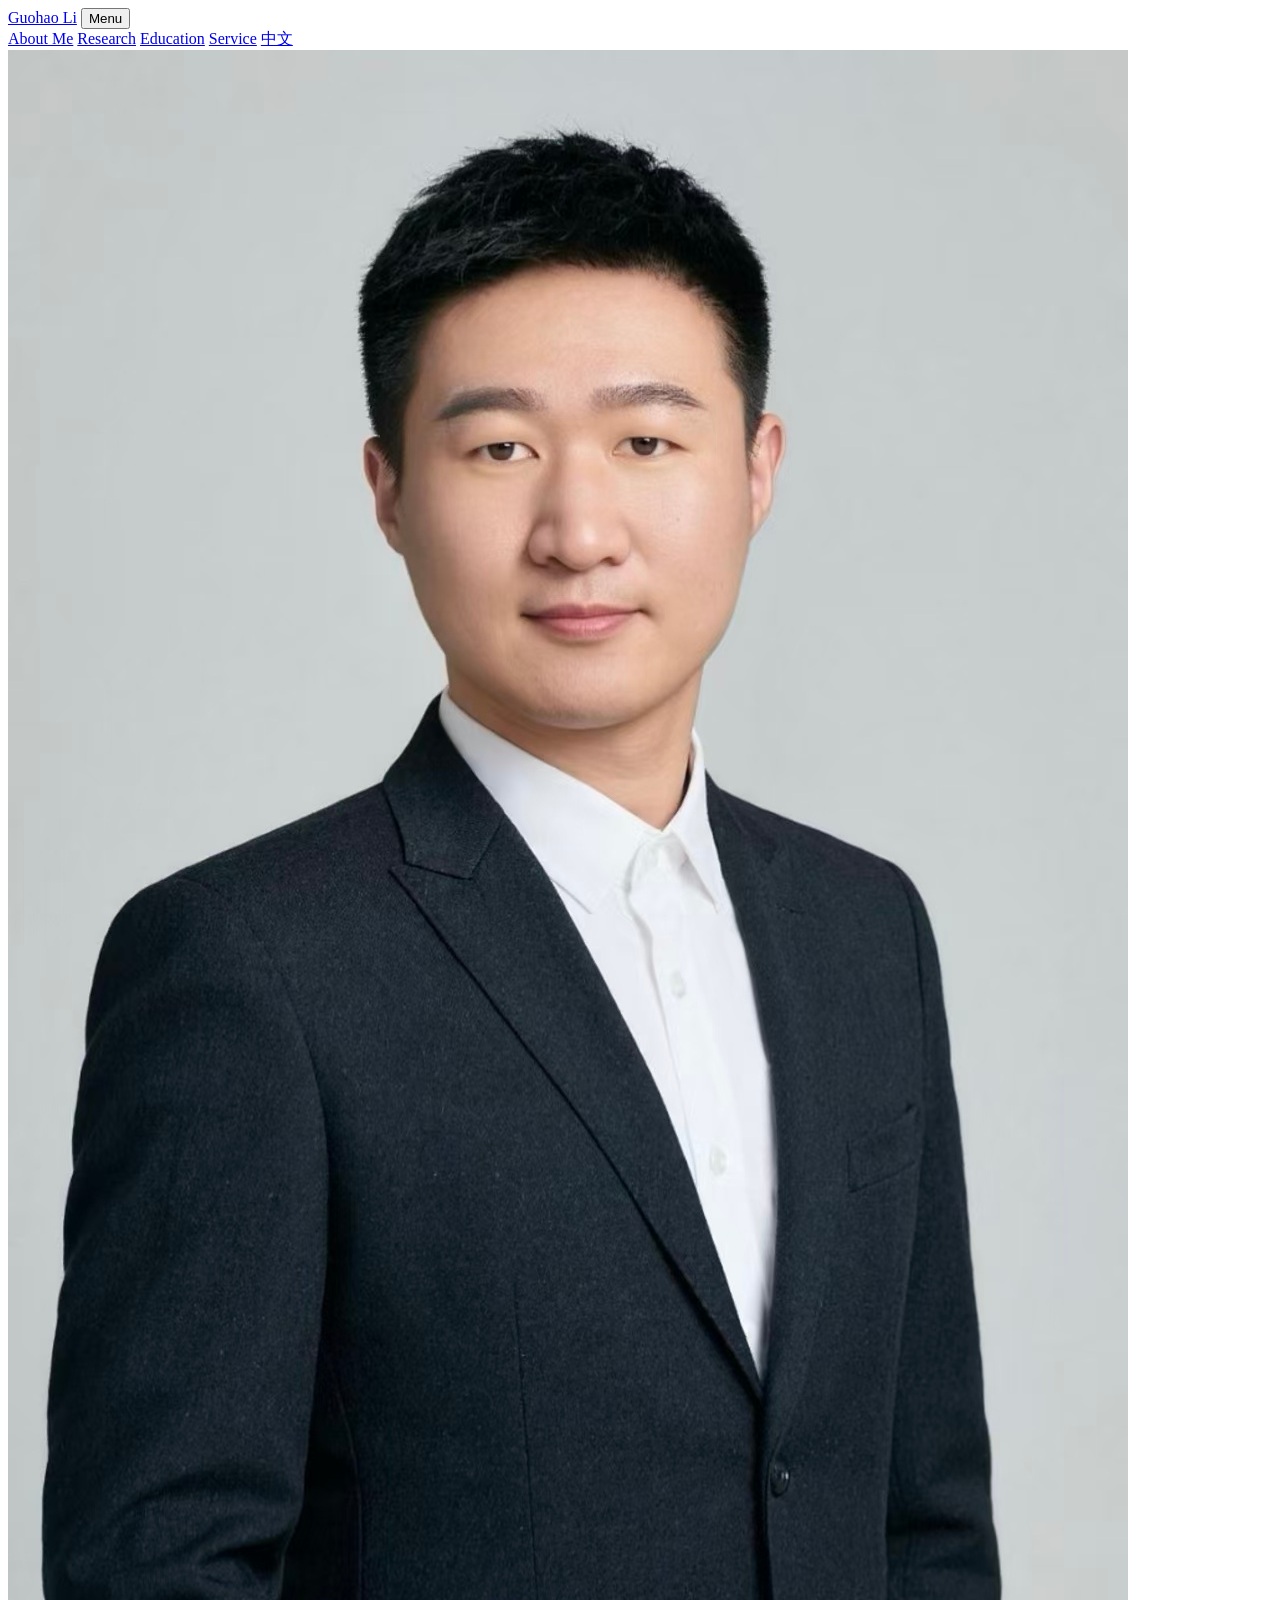
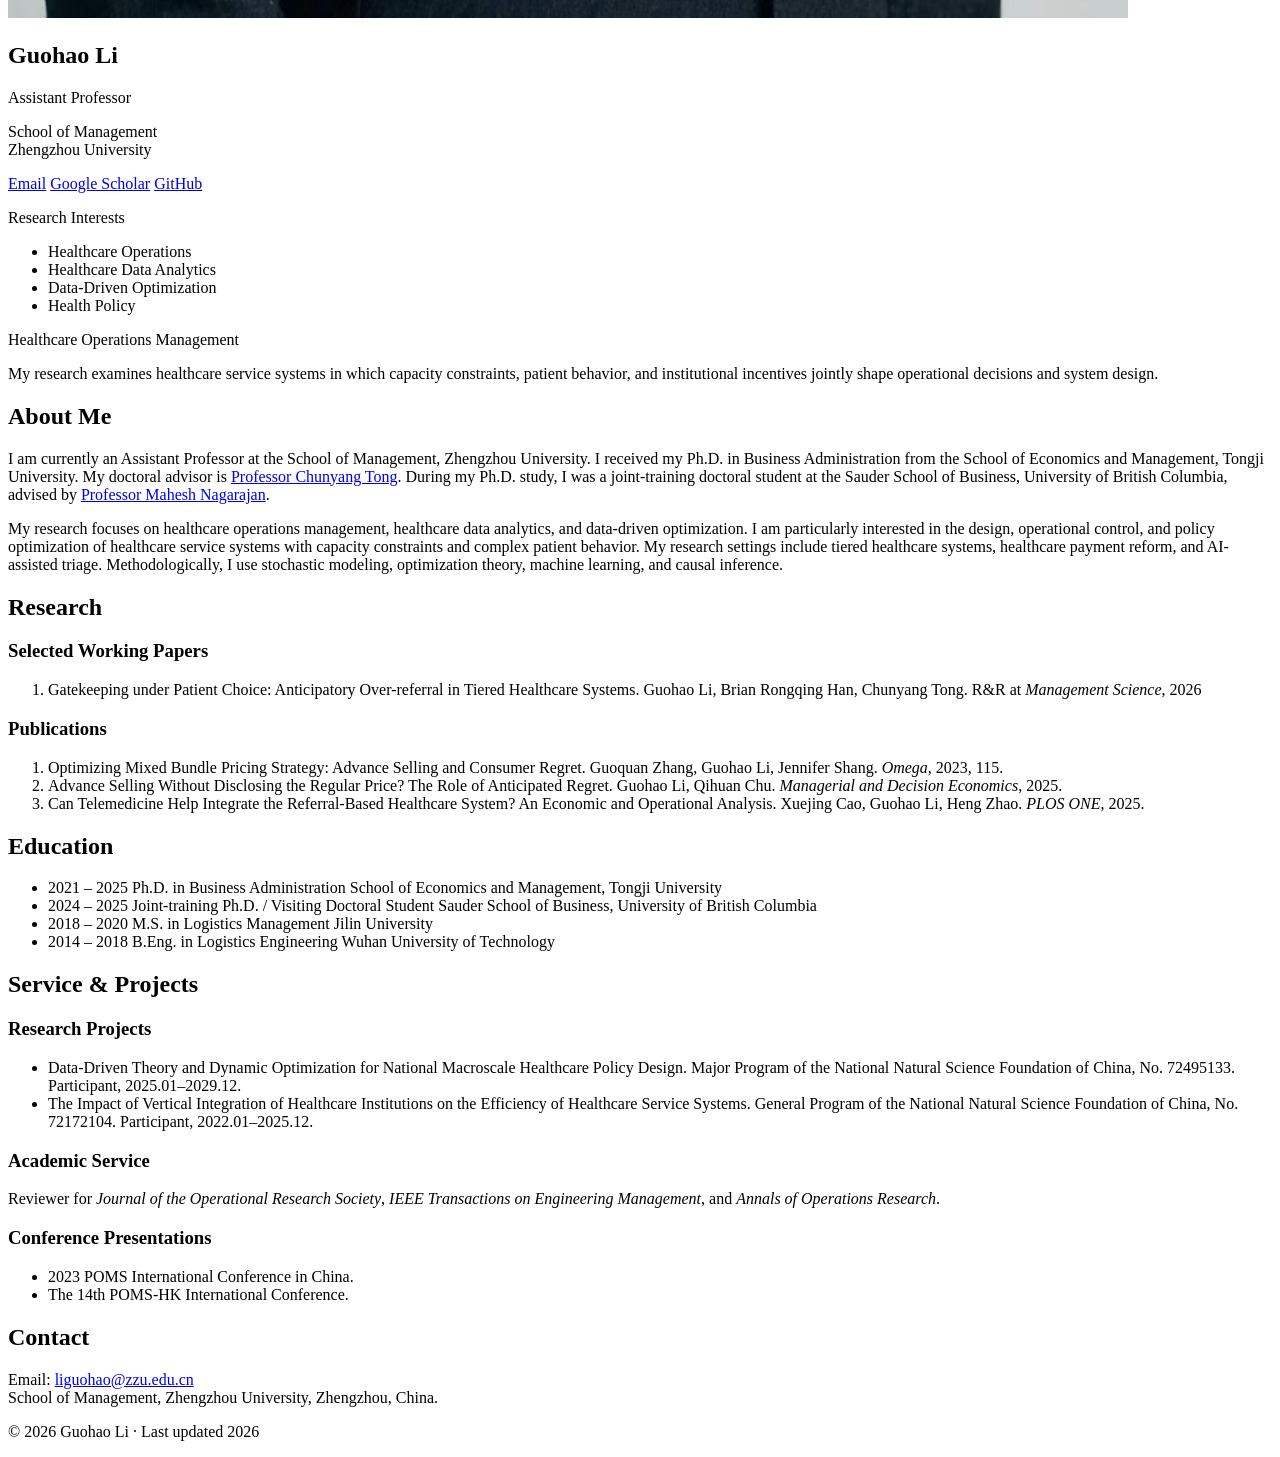
==== commit 77172d76: "Update index.html" ====
--- a/index.html
+++ b/index.html
@@ -1,16 +1,15 @@
 <!doctype html>
 <html lang="en">
 <head>
-  <meta charset="utf-8" />
-  <meta name="viewport" content="width=device-width, initial-scale=1" />
-  <title>Guohao Li | Academic Homepage</title>
-  <meta name="description" content="Guohao Li, Assistant Professor at Zhengzhou University. Healthcare operations management, healthcare data analytics, and data-driven optimization." />
-
-  <link rel="preconnect" href="https://fonts.googleapis.com" />
-  <link rel="preconnect" href="https://fonts.gstatic.com" crossorigin />
-  <link href="https://fonts.googleapis.com/css2?family=Fraunces:ital,opsz,wght@0,9..144,400;0,9..144,500;0,9..144,600;1,9..144,400&family=Newsreader:ital,opsz,wght@0,6..72,400;0,6..72,500;0,6..72,600;1,6..72,400&family=Noto+Sans+SC:wght@400;500;600;700&family=Noto+Serif+SC:wght@400;500;600;700&display=swap" rel="stylesheet" />
-
-  <link rel="stylesheet" href="assets/css/style.css" />
+  <meta charset="UTF-8">
+  <meta name="viewport" content="width=device-width, initial-scale=1.0">
+
+  <title>李国浩 - 郑州大学管理学院 | Guohao Li</title>
+
+  <meta name="description" content="李国浩，郑州大学管理学院助理教授，主要从事医疗服务运营管理、医疗大数据分析与数据驱动优化研究。">
+  <meta name="keywords" content="李国浩, 郑州大学, 郑州大学管理学院, Guohao Li, Healthcare Operations Management, Healthcare Service Operations, 医疗服务运营管理, 医疗大数据分析">
+
+  <meta name="robots" content="index, follow">
 </head>
 
 <body>
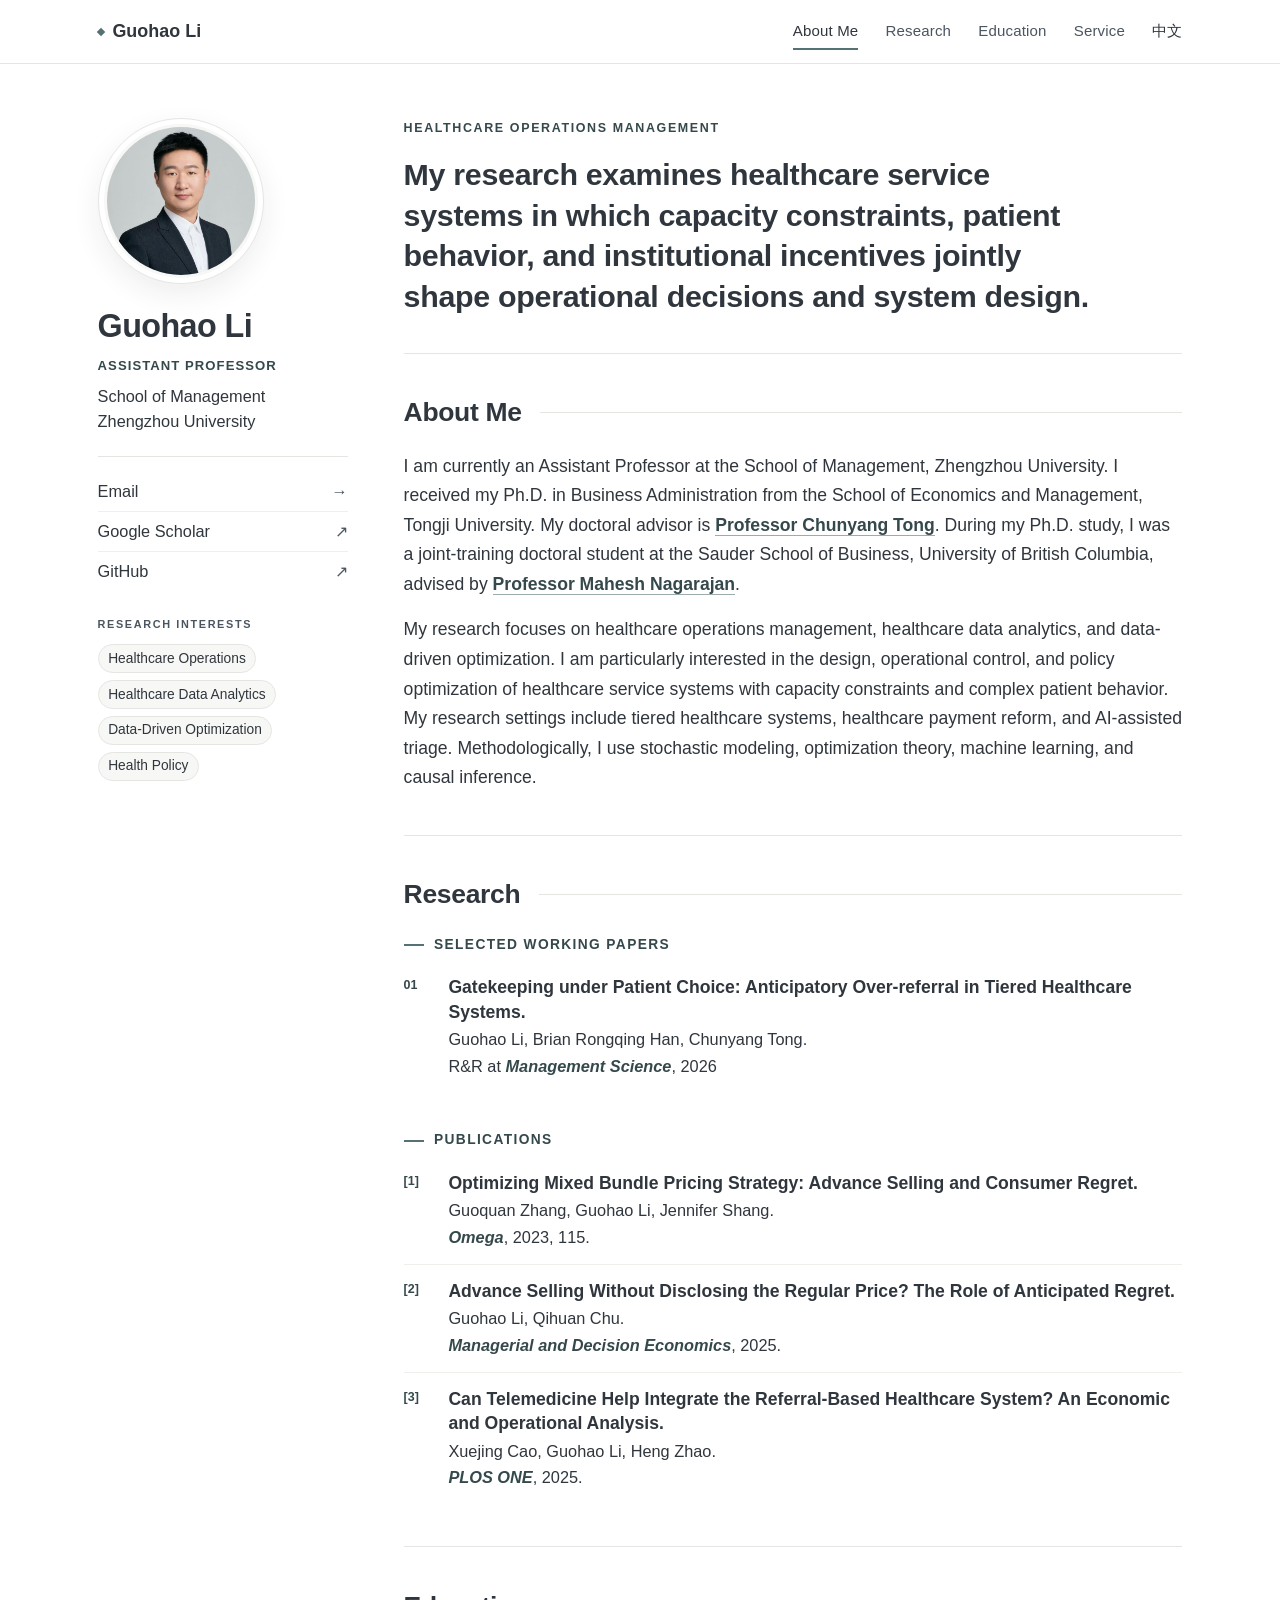
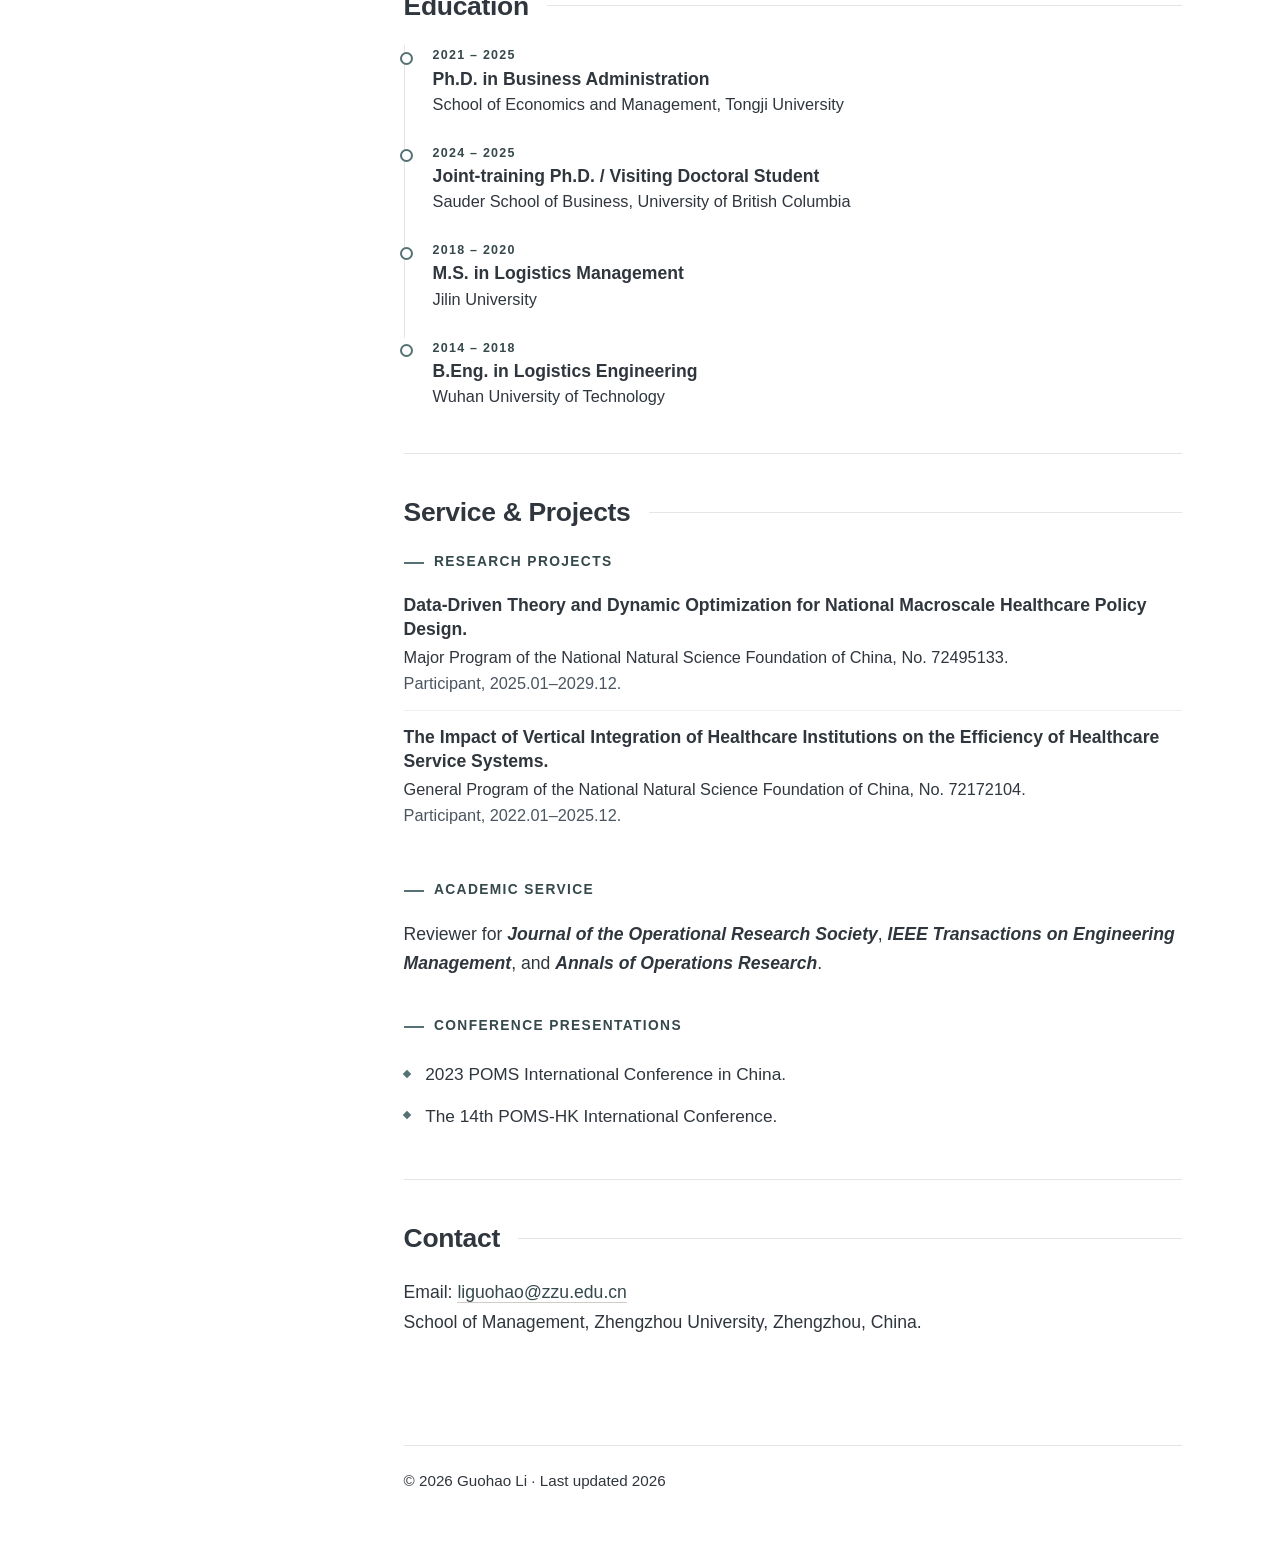
==== commit e3accce4: "Update index.html" ====
--- a/index.html
+++ b/index.html
@@ -1,15 +1,16 @@
 <!doctype html>
 <html lang="en">
 <head>
-  <meta charset="UTF-8">
-  <meta name="viewport" content="width=device-width, initial-scale=1.0">
-
-  <title>李国浩 - 郑州大学管理学院 | Guohao Li</title>
-
-  <meta name="description" content="李国浩，郑州大学管理学院助理教授，主要从事医疗服务运营管理、医疗大数据分析与数据驱动优化研究。">
-  <meta name="keywords" content="李国浩, 郑州大学, 郑州大学管理学院, Guohao Li, Healthcare Operations Management, Healthcare Service Operations, 医疗服务运营管理, 医疗大数据分析">
-
-  <meta name="robots" content="index, follow">
+  <meta charset="utf-8" />
+  <meta name="viewport" content="width=device-width, initial-scale=1" />
+  <title>Guohao Li | Academic Homepage</title>
+  <meta name="description" content="Guohao Li, Assistant Professor at Zhengzhou University. Healthcare operations management, healthcare data analytics, and data-driven optimization." />
+
+  <link rel="preconnect" href="https://fonts.googleapis.com" />
+  <link rel="preconnect" href="https://fonts.gstatic.com" crossorigin />
+  <link href="https://fonts.googleapis.com/css2?family=Fraunces:ital,opsz,wght@0,9..144,400;0,9..144,500;0,9..144,600;1,9..144,400&family=Newsreader:ital,opsz,wght@0,6..72,400;0,6..72,500;0,6..72,600;1,6..72,400&family=Noto+Sans+SC:wght@400;500;600;700&family=Noto+Serif+SC:wght@400;500;600;700&display=swap" rel="stylesheet" />
+
+  <link rel="stylesheet" href="assets/css/style.css" />
 </head>
 
 <body>
--- a/assets/css/style.css
+++ b/assets/css/style.css
@@ -0,0 +1,776 @@
+/* ============================================================
+   Guohao Li — Academic Homepage
+   Professional academic layout · v14
+   White background · readable sans-serif English body · rounded-rectangle portrait
+   ============================================================ */
+
+:root {
+  --paper:     #ffffff;
+  --paper-2:   #f7f7f5;
+  --surface:   #ffffff;
+  --ink:       #30363d;
+  --ink-2:     #30363d;
+  --muted:     #4b5560;
+  --line:      #e5e5e2;
+  --line-2:    #efefec;
+  --accent:    #557173;
+  --accent-2:  #35484b;
+  --accent-bg: #f1f6f6;
+
+  --maxw:      1160px;
+  --content-w: 820px;
+
+  --font-display: -apple-system, BlinkMacSystemFont, "Segoe UI", "Helvetica Neue", Arial, sans-serif;
+  --font-body:    -apple-system, BlinkMacSystemFont, "Segoe UI", "Helvetica Neue", Arial, sans-serif;
+}
+
+html[lang="zh-CN"] {
+  --font-display: "Noto Serif SC", "Source Han Serif SC", "Songti SC", STSong, serif;
+  --font-body:    "Noto Sans SC", "PingFang SC", "Microsoft YaHei", Arial, sans-serif;
+}
+
+* { box-sizing: border-box; }
+
+html {
+  scroll-behavior: smooth;
+  -webkit-text-size-adjust: 100%;
+}
+
+body {
+  margin: 0;
+  background: var(--paper);
+  color: var(--ink);
+  font-family: var(--font-body);
+  font-optical-sizing: auto;
+  font-size: 1.095rem;
+  line-height: 1.66;
+  font-weight: 400;
+  -webkit-font-smoothing: antialiased;
+  text-rendering: optimizeLegibility;
+}
+
+html[lang="zh-CN"] body {
+  font-size: 1.035rem;
+  line-height: 1.78;
+}
+
+img { max-width: 100%; }
+
+a {
+  color: var(--accent-2);
+  text-decoration: none;
+}
+a:hover { color: var(--accent); }
+
+/* ---------- masthead ---------- */
+.masthead {
+  position: sticky;
+  top: 0;
+  z-index: 30;
+  border-bottom: 1px solid var(--line);
+  background: rgba(255, 255, 255, .94);
+  backdrop-filter: blur(10px);
+  -webkit-backdrop-filter: blur(10px);
+}
+
+.masthead-inner {
+  max-width: var(--maxw);
+  margin: 0 auto;
+  padding: .86rem 2.35rem;
+  display: flex;
+  align-items: center;
+  justify-content: space-between;
+  gap: 1.5rem;
+}
+
+.site-title {
+  color: var(--ink);
+  font-family: var(--font-display);
+  font-weight: 700;
+  font-size: 1.12rem;
+  line-height: 1.2;
+  letter-spacing: .002em;
+}
+.site-title:hover { color: var(--ink); }
+.site-title::before {
+  content: "";
+  display: inline-block;
+  width: 6px;
+  height: 6px;
+  margin-right: .55rem;
+  background: var(--accent);
+  transform: rotate(45deg);
+  vertical-align: .1em;
+}
+
+.top-nav {
+  display: flex;
+  align-items: center;
+  gap: 1.7rem;
+}
+.top-nav a {
+  position: relative;
+  color: var(--muted);
+  font-size: .94rem;
+  font-weight: 500;
+  letter-spacing: .01em;
+  text-transform: none;
+  padding: .34rem 0;
+}
+html[lang="zh-CN"] .top-nav a {
+  font-size: .82rem;
+  letter-spacing: .04em;
+  text-transform: none;
+}
+.top-nav a::after {
+  content: "";
+  position: absolute;
+  left: 0;
+  right: 100%;
+  bottom: 0;
+  height: 1.5px;
+  background: var(--accent);
+  transition: right .24s cubic-bezier(.4, 0, .2, 1);
+}
+.top-nav a:hover,
+.top-nav a.active,
+.top-nav a.lang { color: var(--ink); }
+.top-nav a:hover::after,
+.top-nav a.active::after { right: 0; }
+
+.nav-toggle {
+  display: none;
+  border: 1px solid var(--line);
+  background: var(--surface);
+  border-radius: 999px;
+  padding: .36rem .82rem;
+  color: var(--ink);
+  font-family: var(--font-body);
+  font-size: .72rem;
+  letter-spacing: .1em;
+  text-transform: uppercase;
+  cursor: pointer;
+}
+html[lang="zh-CN"] .nav-toggle {
+  letter-spacing: .04em;
+  text-transform: none;
+}
+
+/* ---------- page grid ---------- */
+.page {
+  position: relative;
+  max-width: var(--maxw);
+  margin: 0 auto;
+  display: grid;
+  grid-template-columns: 250px minmax(0, 1fr);
+  gap: 3.5rem;
+  padding: 3.35rem 2.35rem 4.4rem;
+}
+
+/* ---------- sidebar ---------- */
+.sidebar {
+  align-self: start;
+  position: sticky;
+  top: 5.8rem;
+}
+
+.portrait-wrap {
+  position: relative;
+  width: 166px;
+  height: 166px;
+  margin-bottom: 1.55rem;
+  padding: 5px;
+  border: 1px solid var(--line);
+  border-radius: 50%;
+  background: var(--surface);
+  box-shadow: 0 10px 28px rgba(32, 36, 42, .08);
+}
+
+.portrait-wrap::after {
+  display: none;
+}
+
+
+.portrait {
+  display: block;
+  width: 100%;
+  height: 100%;
+  object-fit: cover;
+  object-position: center 10%;
+  border: 3px solid var(--paper-2);
+  border-radius: 50%;
+  background: var(--paper-2);
+}
+
+.name {
+  margin: 0;
+  font-family: var(--font-display);
+  font-weight: 600;
+  font-size: 2.02rem;
+  line-height: 1.08;
+  letter-spacing: -.018em;
+  color: var(--ink);
+}
+html[lang="zh-CN"] .name {
+  font-size: 2.1rem;
+  letter-spacing: .02em;
+}
+.role {
+  margin: .7rem 0 0;
+  font-size: .82rem;
+  font-weight: 650;
+  letter-spacing: .08em;
+  text-transform: uppercase;
+  color: var(--accent-2);
+}
+html[lang="zh-CN"] .role {
+  font-size: .95rem;
+  letter-spacing: .08em;
+  text-transform: none;
+}
+.affiliation {
+  margin: .48rem 0 0;
+  color: var(--ink-2);
+  font-size: 1.02rem;
+  line-height: 1.5;
+}
+
+.profile-links {
+  display: grid;
+  margin: 1.4rem 0 0;
+  padding: .95rem 0 0;
+  border-top: 1px solid var(--line);
+}
+.profile-links a {
+  display: flex;
+  align-items: baseline;
+  justify-content: space-between;
+  color: var(--ink-2);
+  font-size: 1.02rem;
+  font-weight: 500;
+  padding: .38rem 0;
+  border-bottom: 1px solid var(--line-2);
+}
+html[lang="zh-CN"] .profile-links a { font-size: .98rem; }
+.profile-links a:last-child { border-bottom: none; }
+.profile-links a::after {
+  content: "\2192";
+  color: var(--muted);
+  transition: transform .2s ease, color .2s ease;
+}
+.profile-links a.ext::after { content: "\2197"; }
+.profile-links a:hover { color: var(--accent-2); }
+.profile-links a:hover::after {
+  color: var(--accent-2);
+  transform: translateX(3px);
+}
+
+.interests { margin-top: 1.45rem; }
+.interests-label {
+  margin: 0 0 .7rem;
+  font-size: .68rem;
+  letter-spacing: .15em;
+  text-transform: uppercase;
+  color: var(--muted);
+  font-weight: 600;
+}
+html[lang="zh-CN"] .interests-label {
+  font-size: .78rem;
+  letter-spacing: .06em;
+  text-transform: none;
+}
+.chips {
+  list-style: none;
+  margin: 0;
+  padding: 0;
+  display: flex;
+  flex-wrap: wrap;
+  gap: .42rem;
+}
+.chips li {
+  font-size: .86rem;
+  line-height: 1;
+  padding: .42rem .6rem;
+  border: 1px solid var(--line);
+  border-radius: 999px;
+  color: var(--ink);
+  background: var(--paper-2);
+}
+html[lang="zh-CN"] .chips li {
+  font-size: .86rem;
+  padding: .4rem .62rem;
+}
+
+/* ---------- content ---------- */
+.content {
+  min-width: 0;
+  max-width: var(--content-w);
+}
+
+/* hero */
+.hero {
+  padding-bottom: 2.25rem;
+  margin-bottom: 2.65rem;
+  border-bottom: 1px solid var(--line);
+}
+.kicker {
+  margin: 0 0 .95rem;
+  font-size: .78rem;
+  font-weight: 700;
+  letter-spacing: .13em;
+  text-transform: uppercase;
+  color: var(--accent-2);
+}
+html[lang="zh-CN"] .kicker {
+  font-size: .84rem;
+  letter-spacing: .08em;
+  text-transform: none;
+}
+.lede {
+  margin: 0;
+  font-family: var(--font-display);
+  font-weight: 650;
+  font-size: clamp(1.48rem, 1.12rem + 1.05vw, 1.9rem);
+  line-height: 1.34;
+  letter-spacing: -.01em;
+  color: var(--ink);
+  text-wrap: balance;
+}
+.lede em {
+  font-style: italic;
+  color: var(--accent-2);
+}
+html[lang="zh-CN"] .lede {
+  font-weight: 500;
+  font-size: clamp(1.32rem, 1.06rem + .82vw, 1.62rem);
+  line-height: 1.58;
+  letter-spacing: .01em;
+}
+html[lang="zh-CN"] .lede em {
+  font-style: normal;
+  font-weight: 600;
+  color: var(--ink);
+}
+
+/* sections */
+.section {
+  padding-bottom: 2.65rem;
+  margin-bottom: 2.65rem;
+  border-bottom: 1px solid var(--line);
+}
+.section:last-of-type {
+  border-bottom: none;
+  margin-bottom: 0;
+}
+
+.section-head {
+  display: flex;
+  align-items: center;
+  gap: .9rem;
+  margin-bottom: 1.45rem;
+}
+.section-no { display: none; }
+.section-head h2 {
+  margin: 0;
+  font-family: var(--font-display);
+  font-weight: 600;
+  font-size: clamp(1.42rem, 1.08rem + .72vw, 1.72rem);
+  line-height: 1.22;
+  letter-spacing: -.012em;
+  color: var(--ink);
+}
+html[lang="zh-CN"] .section-head h2 {
+  font-size: clamp(1.34rem, 1.06rem + .72vw, 1.62rem);
+  letter-spacing: .015em;
+}
+.section-head::after {
+  content: "";
+  flex: 1;
+  height: 1px;
+  background: var(--line);
+  align-self: center;
+  margin-left: .25rem;
+}
+
+/* prose */
+.prose {
+  font-size: 1.10rem;
+  line-height: 1.68;
+  color: var(--ink-2);
+}
+html[lang="zh-CN"] .prose {
+  font-size: 1.03rem;
+  line-height: 1.82;
+  letter-spacing: .01em;
+}
+.prose p { margin: 0 0 1rem; }
+.prose p:last-child { margin-bottom: 0; }
+
+
+.prose a {
+  color: var(--accent-2);
+  border-bottom: 1px solid rgba(111, 106, 85, .34);
+  transition: border-color .2s ease, background .2s ease;
+}
+.prose a:hover {
+  color: var(--accent-2);
+  border-bottom-color: var(--accent-2);
+  background: var(--accent-bg);
+}
+.prose a.advisor-link {
+  color: var(--accent-2);
+  font-weight: 700;
+  border-bottom-color: rgba(85, 113, 115, .58);
+}
+.prose a.advisor-link:hover {
+  background: var(--accent-bg);
+}
+.prose em { color: var(--ink-2); }
+.journal {
+  font-style: italic;
+  color: var(--accent-2);
+  font-weight: 650;
+}
+
+/* subheads */
+.subhead {
+  margin: 2.3rem 0 1rem;
+  font-family: var(--font-body);
+  font-weight: 600;
+  font-size: .86rem;
+  letter-spacing: .10em;
+  text-transform: uppercase;
+  color: var(--accent-2);
+  display: flex;
+  align-items: center;
+  gap: .65rem;
+}
+html[lang="zh-CN"] .subhead {
+  font-size: .9rem;
+  letter-spacing: .06em;
+  text-transform: none;
+}
+.subhead::before {
+  content: "";
+  width: 20px;
+  height: 2px;
+  background: var(--accent);
+  flex: none;
+}
+.section-head + .subhead { margin-top: 0; }
+
+/* papers */
+.papers {
+  list-style: none;
+  margin: 0;
+  padding: 0;
+}
+.papers li {
+  position: relative;
+  padding: .88rem 0 .88rem 2.8rem;
+  border-top: 1px solid var(--line-2);
+  transition: background .2s ease;
+}
+.papers li:first-child {
+  border-top: none;
+  padding-top: .15rem;
+}
+.papers li::before {
+  position: absolute;
+  left: 0;
+  top: .88rem;
+  font-family: var(--font-display);
+  font-size: .78rem;
+  font-weight: 600;
+  color: var(--accent-2);
+}
+.papers li:first-child::before { top: .15rem; }
+.papers.wp { counter-reset: wp; }
+.papers.wp li { counter-increment: wp; }
+.papers.wp li::before { content: counter(wp, decimal-leading-zero); }
+.papers.pubs { counter-reset: pub; }
+.papers.pubs li { counter-increment: pub; }
+.papers.pubs li::before { content: "[" counter(pub) "]"; }
+
+.paper-title {
+  display: block;
+  font-family: var(--font-display);
+  font-weight: 650;
+  font-size: 1.10rem;
+  line-height: 1.38;
+  color: var(--ink);
+  transition: color .2s ease;
+}
+.paper-meta,
+.paper-note {
+  display: block;
+  font-size: 1.02rem;
+  line-height: 1.52;
+  color: var(--ink-2);
+}
+.paper-meta { margin-top: .22rem; }
+.paper-note { margin-top: .1rem; }
+.paper-note em,
+.paper-note .journal {
+  font-style: italic;
+  color: var(--accent-2);
+  font-weight: 650;
+}
+.papers li:hover .paper-title { color: var(--accent-2); }
+html[lang="zh-CN"] .paper-title {
+  font-size: 1.04rem;
+  font-weight: 600;
+}
+html[lang="zh-CN"] .paper-meta,
+html[lang="zh-CN"] .paper-note {
+  font-size: .96rem;
+}
+
+/* timeline */
+.timeline {
+  list-style: none;
+  margin: 0;
+  padding: 0;
+}
+.timeline li {
+  position: relative;
+  padding: 0 0 1.55rem 1.75rem;
+  border-left: 1px solid var(--line);
+}
+.timeline li:last-child {
+  border-left-color: transparent;
+  padding-bottom: 0;
+}
+.timeline li::before {
+  content: "";
+  position: absolute;
+  left: -5px;
+  top: .42rem;
+  width: 9px;
+  height: 9px;
+  background: var(--surface);
+  border: 2px solid var(--accent);
+  border-radius: 50%;
+}
+.t-year {
+  display: block;
+  font-size: .78rem;
+  font-weight: 650;
+  letter-spacing: .1em;
+  text-transform: uppercase;
+  color: var(--accent-2);
+  margin-bottom: .1rem;
+}
+.t-title {
+  display: block;
+  font-family: var(--font-display);
+  font-weight: 650;
+  font-size: 1.10rem;
+  line-height: 1.32;
+  color: var(--ink);
+}
+.t-place {
+  display: block;
+  color: var(--ink-2);
+  font-size: 1.02rem;
+}
+html[lang="zh-CN"] .t-title { font-size: 1.04rem; }
+html[lang="zh-CN"] .t-place { font-size: .96rem; }
+
+
+/* projects */
+.projects {
+  list-style: none;
+  margin: 0;
+  padding: 0;
+}
+.projects li {
+  padding: .88rem 0 .88rem 0;
+  border-top: 1px solid var(--line-2);
+}
+.projects li:first-child {
+  border-top: none;
+  padding-top: .15rem;
+}
+.project-title {
+  display: block;
+  font-family: var(--font-display);
+  font-weight: 650;
+  font-size: 1.10rem;
+  line-height: 1.38;
+  color: var(--ink);
+}
+.project-meta,
+.project-note {
+  display: block;
+  font-size: 1.02rem;
+  line-height: 1.52;
+  color: var(--ink-2);
+}
+.project-meta { margin-top: .22rem; }
+.project-note { margin-top: .1rem; color: var(--muted); }
+html[lang="zh-CN"] .project-title {
+  font-size: 1.04rem;
+  font-weight: 600;
+}
+html[lang="zh-CN"] .project-meta,
+html[lang="zh-CN"] .project-note {
+  font-size: .96rem;
+}
+
+/* compact lists */
+.compact-list {
+  list-style: none;
+  margin: 0;
+  padding: 0;
+}
+.compact-list li {
+  position: relative;
+  padding: .38rem 0 .38rem 1.35rem;
+  font-size: 1.08rem;
+  line-height: 1.68;
+}
+html[lang="zh-CN"] .compact-list li {
+  font-size: 1.03rem;
+  line-height: 1.82;
+}
+.compact-list li::before {
+  content: "";
+  position: absolute;
+  left: 0;
+  top: 1.02rem;
+  width: 6px;
+  height: 6px;
+  background: var(--accent);
+  transform: rotate(45deg);
+}
+
+/* footer */
+.footer {
+  margin-top: 3rem;
+  padding-top: 1.35rem;
+  border-top: 1px solid var(--line);
+  color: var(--ink-2);
+  font-size: .95rem;
+}
+.footer p { margin: 0; }
+
+/* ---------- load-in animation ---------- */
+@keyframes rise {
+  from { opacity: 0; transform: translateY(12px); }
+  to   { opacity: 1; transform: none; }
+}
+.sidebar,
+.hero,
+.section,
+.footer {
+  animation: rise .55s cubic-bezier(.2, .7, .2, 1) both;
+}
+.sidebar  { animation-delay: .03s; }
+.hero     { animation-delay: .08s; }
+#about    { animation-delay: .13s; }
+#papers   { animation-delay: .18s; }
+#education{ animation-delay: .23s; }
+#service  { animation-delay: .28s; }
+#contact  { animation-delay: .33s; }
+.footer   { animation-delay: .36s; }
+
+@media (prefers-reduced-motion: reduce) {
+  html { scroll-behavior: auto; }
+  .sidebar,
+  .hero,
+  .section,
+  .footer { animation: none; }
+}
+
+/* ---------- responsive: single column ---------- */
+@media (max-width: 920px) {
+  .page {
+    grid-template-columns: 1fr;
+    gap: 2.2rem;
+    padding: 2.6rem 1.5rem 3.4rem;
+  }
+
+  .sidebar {
+    position: static;
+    display: grid;
+    grid-template-columns: 104px 1fr;
+    column-gap: 1.35rem;
+    align-items: start;
+    padding-bottom: 1.9rem;
+    border-bottom: 1px solid var(--line);
+  }
+
+  .portrait-wrap {
+    width: 100px;
+    height: 125px;
+    margin: 0;
+    padding: 4px;
+    grid-row: span 3;
+    border-radius: 18px;
+  }
+  .portrait {
+    border-width: 2px;
+    border-radius: 14px;
+  }
+
+  .name { font-size: 1.66rem; }
+  html[lang="zh-CN"] .name { font-size: 1.72rem; }
+  .role { margin-top: .4rem; }
+
+  .profile-links {
+    grid-column: 1 / -1;
+    margin-top: 1.25rem;
+  }
+  .interests { grid-column: 1 / -1; }
+
+  .content { max-width: none; }
+}
+
+/* ---------- responsive: mobile nav ---------- */
+@media (max-width: 760px) {
+  .masthead-inner { padding: .78rem 1.25rem; }
+
+  .nav-toggle { display: inline-flex; }
+
+  .top-nav {
+    position: absolute;
+    left: 1rem;
+    right: 1rem;
+    top: 3.65rem;
+    display: none;
+    flex-direction: column;
+    align-items: flex-start;
+    gap: 0;
+    padding: .35rem 1.05rem;
+    background: var(--surface);
+    border: 1px solid var(--line);
+    border-radius: 12px;
+    box-shadow: 0 18px 42px rgba(32, 36, 42, .12);
+  }
+  .top-nav.open { display: flex; }
+  .top-nav a {
+    width: 100%;
+    padding: .72rem 0;
+    border-bottom: 1px solid var(--line-2);
+    letter-spacing: .08em;
+  }
+  html[lang="zh-CN"] .top-nav a { letter-spacing: .04em; }
+  .top-nav a:last-child { border-bottom: none; }
+  .top-nav a::after { display: none; }
+}
+
+@media (max-width: 420px) {
+  .page { padding: 2.15rem 1.08rem 3rem; }
+  .sidebar {
+    grid-template-columns: 82px 1fr;
+    column-gap: 1rem;
+  }
+  .portrait-wrap {
+    width: 80px;
+    height: 100px;
+    border-radius: 16px;
+  }
+  .name { font-size: 1.46rem; }
+  html[lang="zh-CN"] .name { font-size: 1.5rem; }
+}
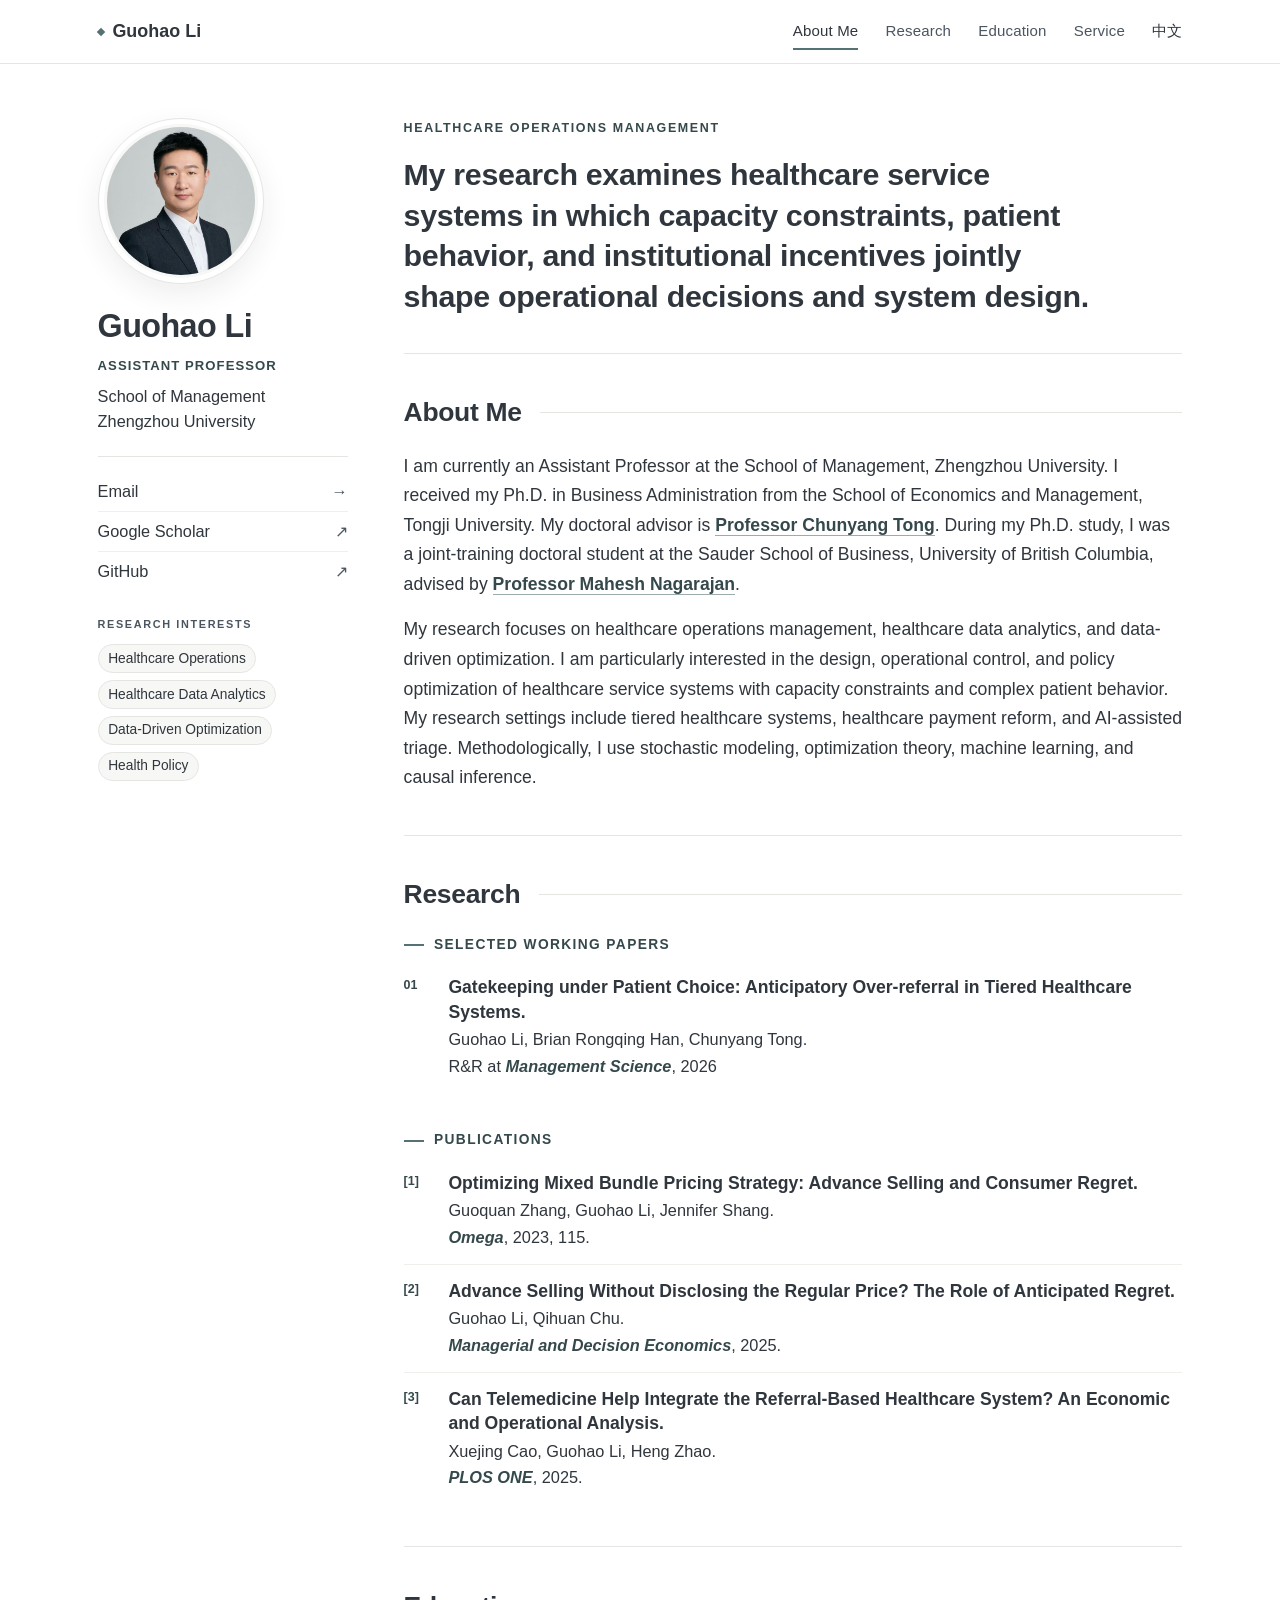
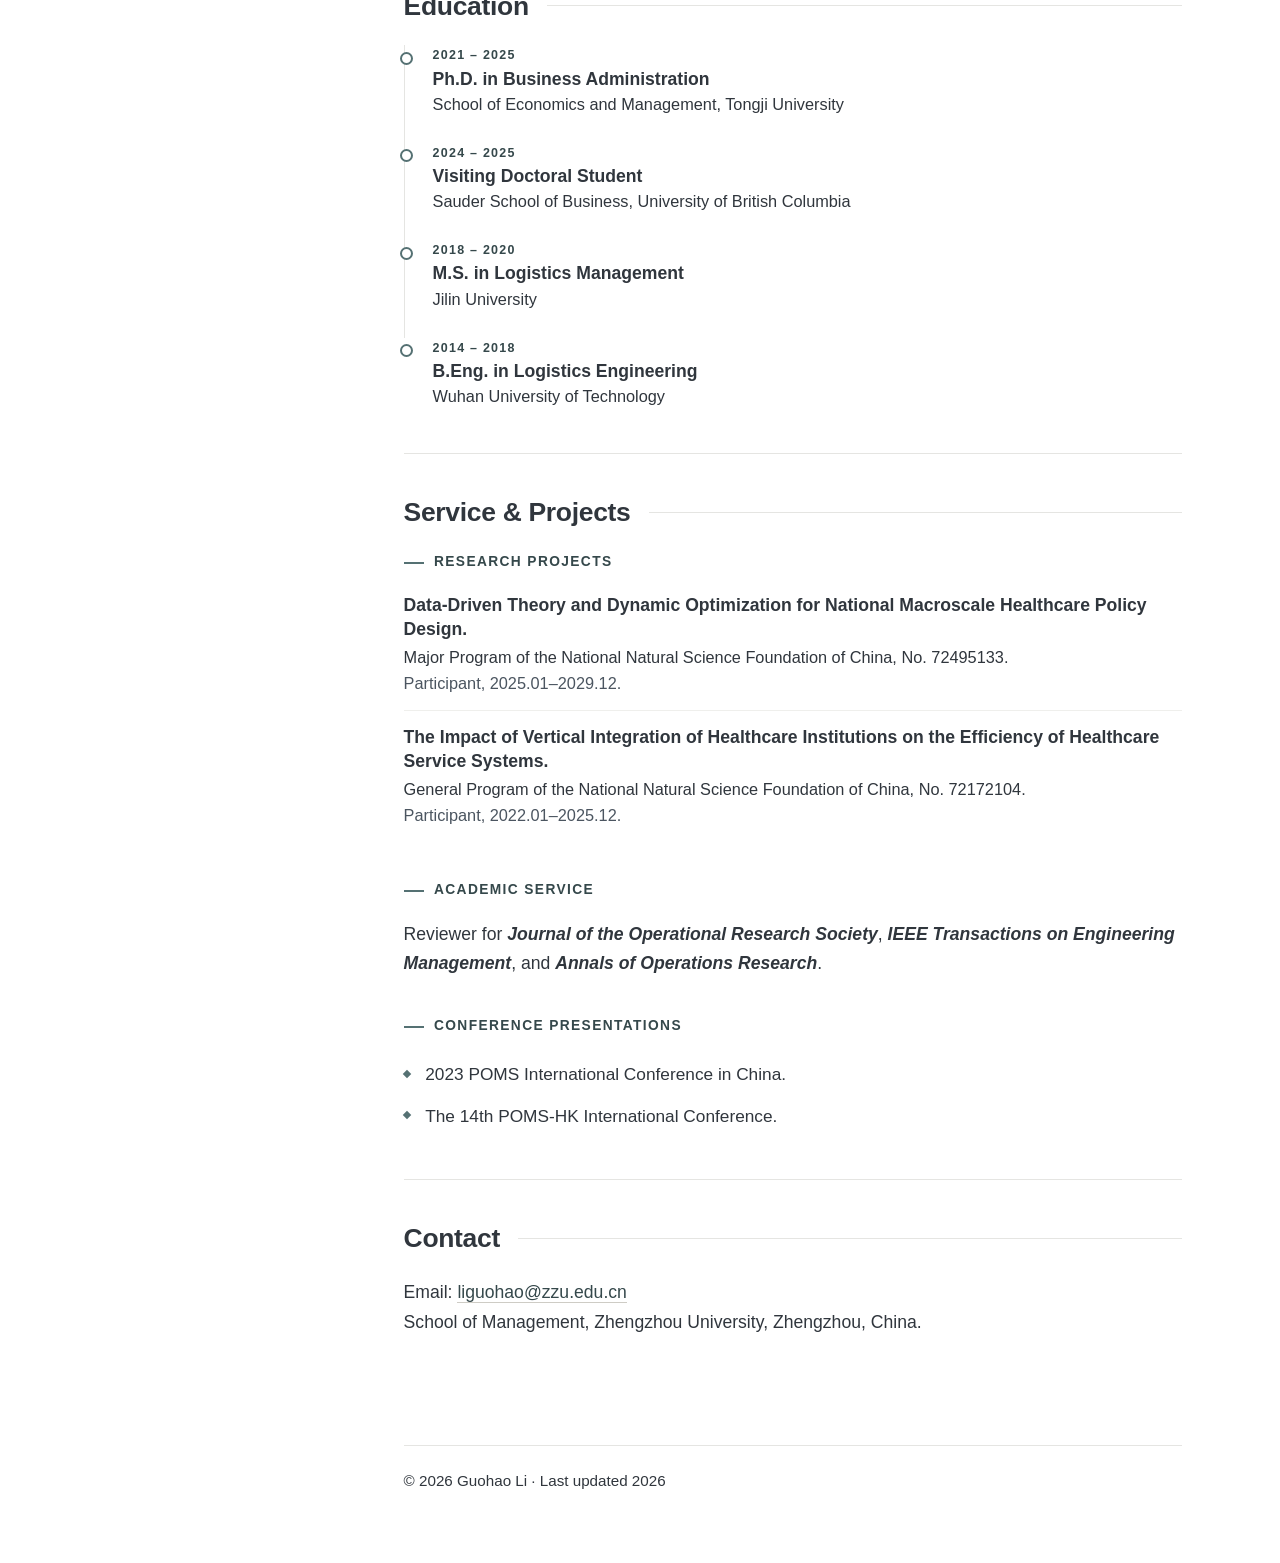
==== commit 7415147d: "Update index.html" ====
--- a/index.html
+++ b/index.html
@@ -136,7 +136,7 @@
           </li>
           <li>
             <span class="t-year">2024 – 2025</span>
-            <span class="t-title">Joint-training Ph.D. / Visiting Doctoral Student</span>
+            <span class="t-title">Visiting Doctoral Student</span>
             <span class="t-place">Sauder School of Business, University of British Columbia</span>
           </li>
           <li>
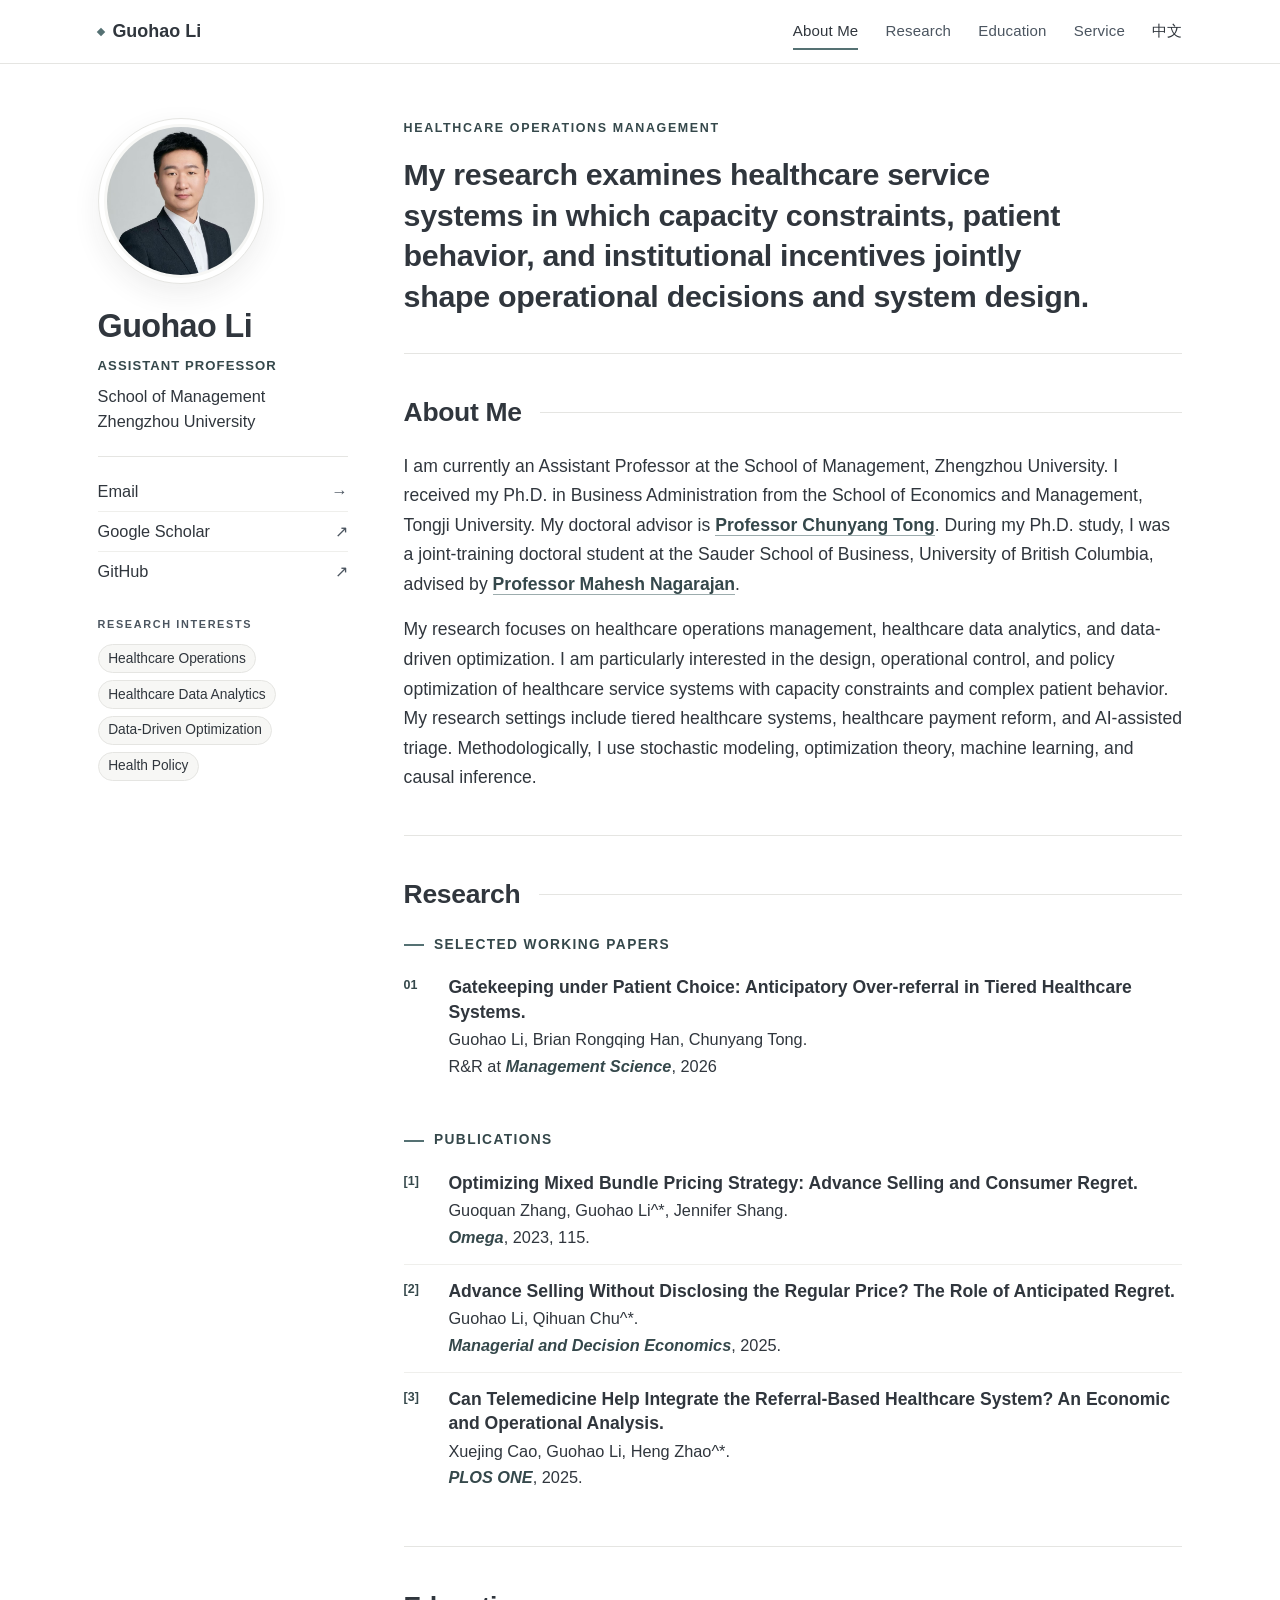
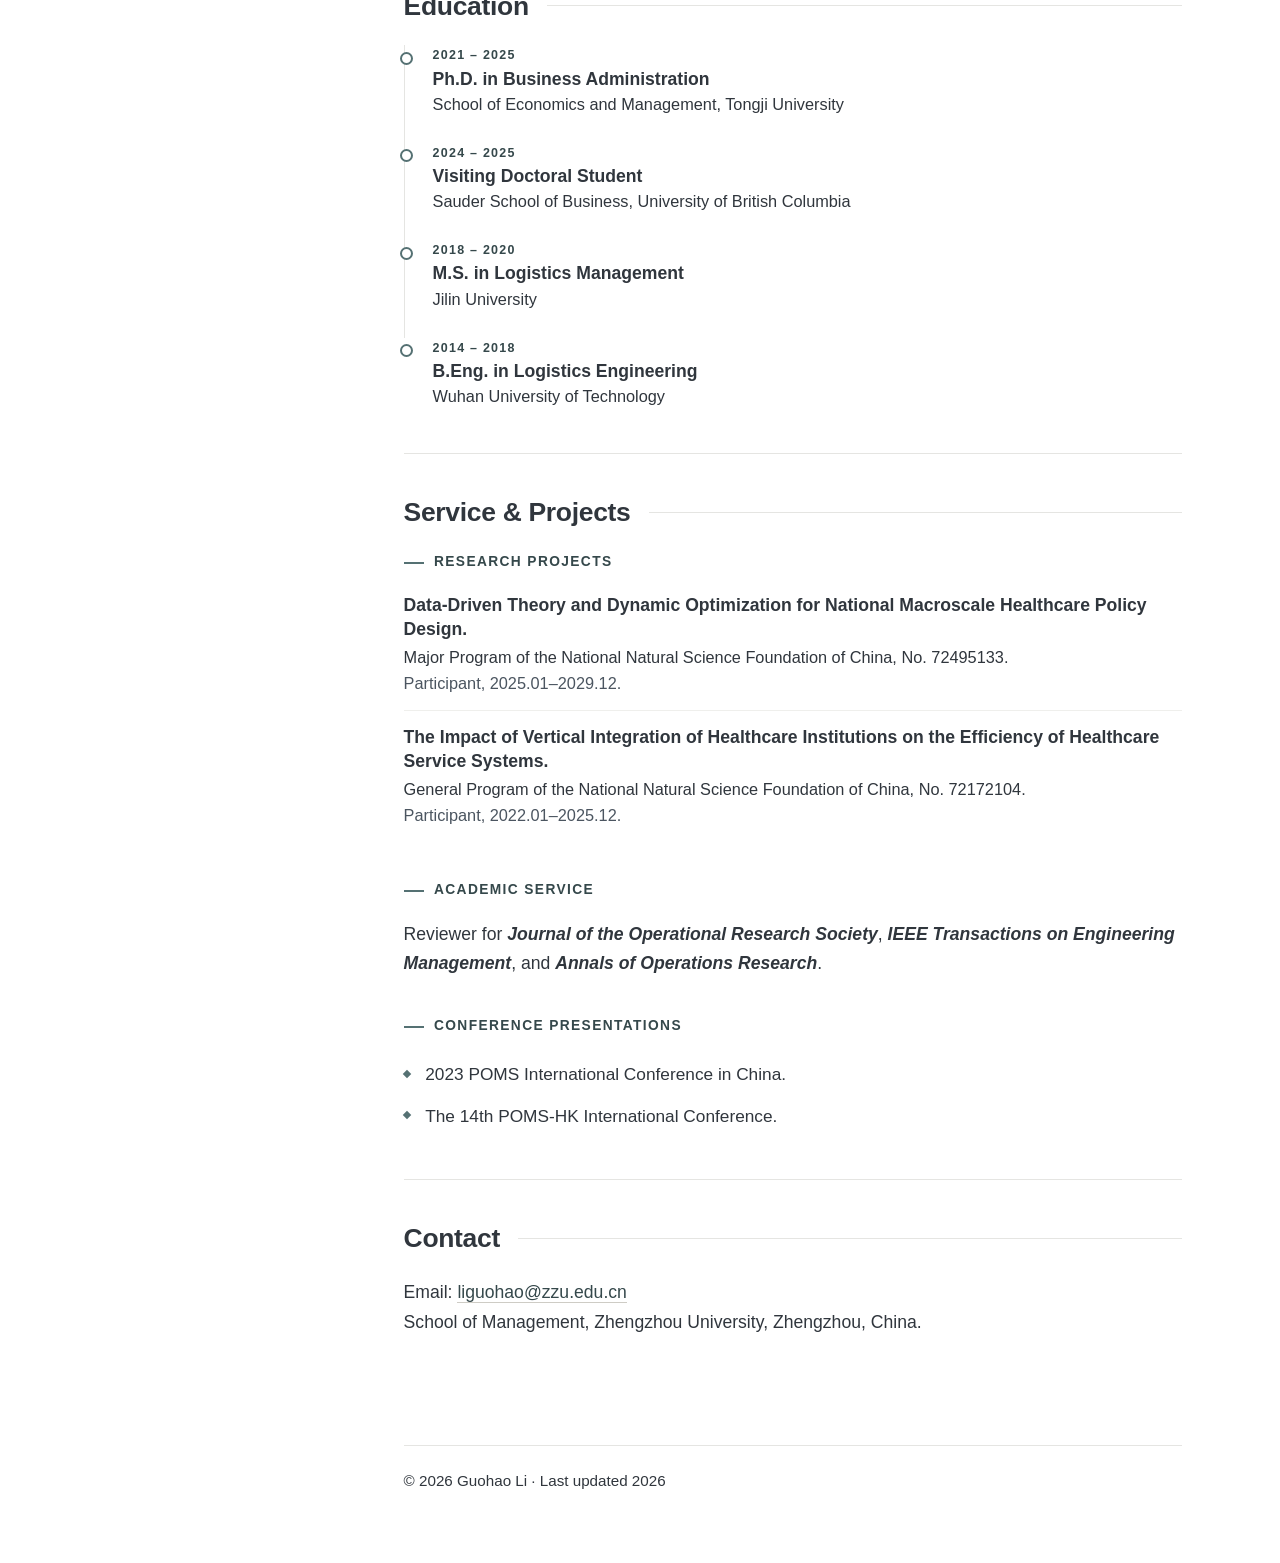
==== commit 4acbc167: "Update index.html" ====
--- a/index.html
+++ b/index.html
@@ -108,17 +108,17 @@
         <ol class="papers pubs">
           <li>
             <span class="paper-title">Optimizing Mixed Bundle Pricing Strategy: Advance Selling and Consumer Regret.</span>
-            <span class="paper-meta">Guoquan Zhang, Guohao Li, Jennifer Shang.</span>
+            <span class="paper-meta">Guoquan Zhang, Guohao Li^*, Jennifer Shang.</span>
             <span class="paper-note"><em class="journal">Omega</em>, 2023, 115.</span>
           </li>
           <li>
             <span class="paper-title">Advance Selling Without Disclosing the Regular Price? The Role of Anticipated Regret.</span>
-            <span class="paper-meta">Guohao Li, Qihuan Chu.</span>
+            <span class="paper-meta">Guohao Li, Qihuan Chu^*.</span>
             <span class="paper-note"><em class="journal">Managerial and Decision Economics</em>, 2025.</span>
           </li>
           <li>
             <span class="paper-title">Can Telemedicine Help Integrate the Referral-Based Healthcare System? An Economic and Operational Analysis.</span>
-            <span class="paper-meta">Xuejing Cao, Guohao Li, Heng Zhao.</span>
+            <span class="paper-meta">Xuejing Cao, Guohao Li, Heng Zhao^*.</span>
             <span class="paper-note"><em class="journal">PLOS ONE</em>, 2025.</span>
           </li>
         </ol>
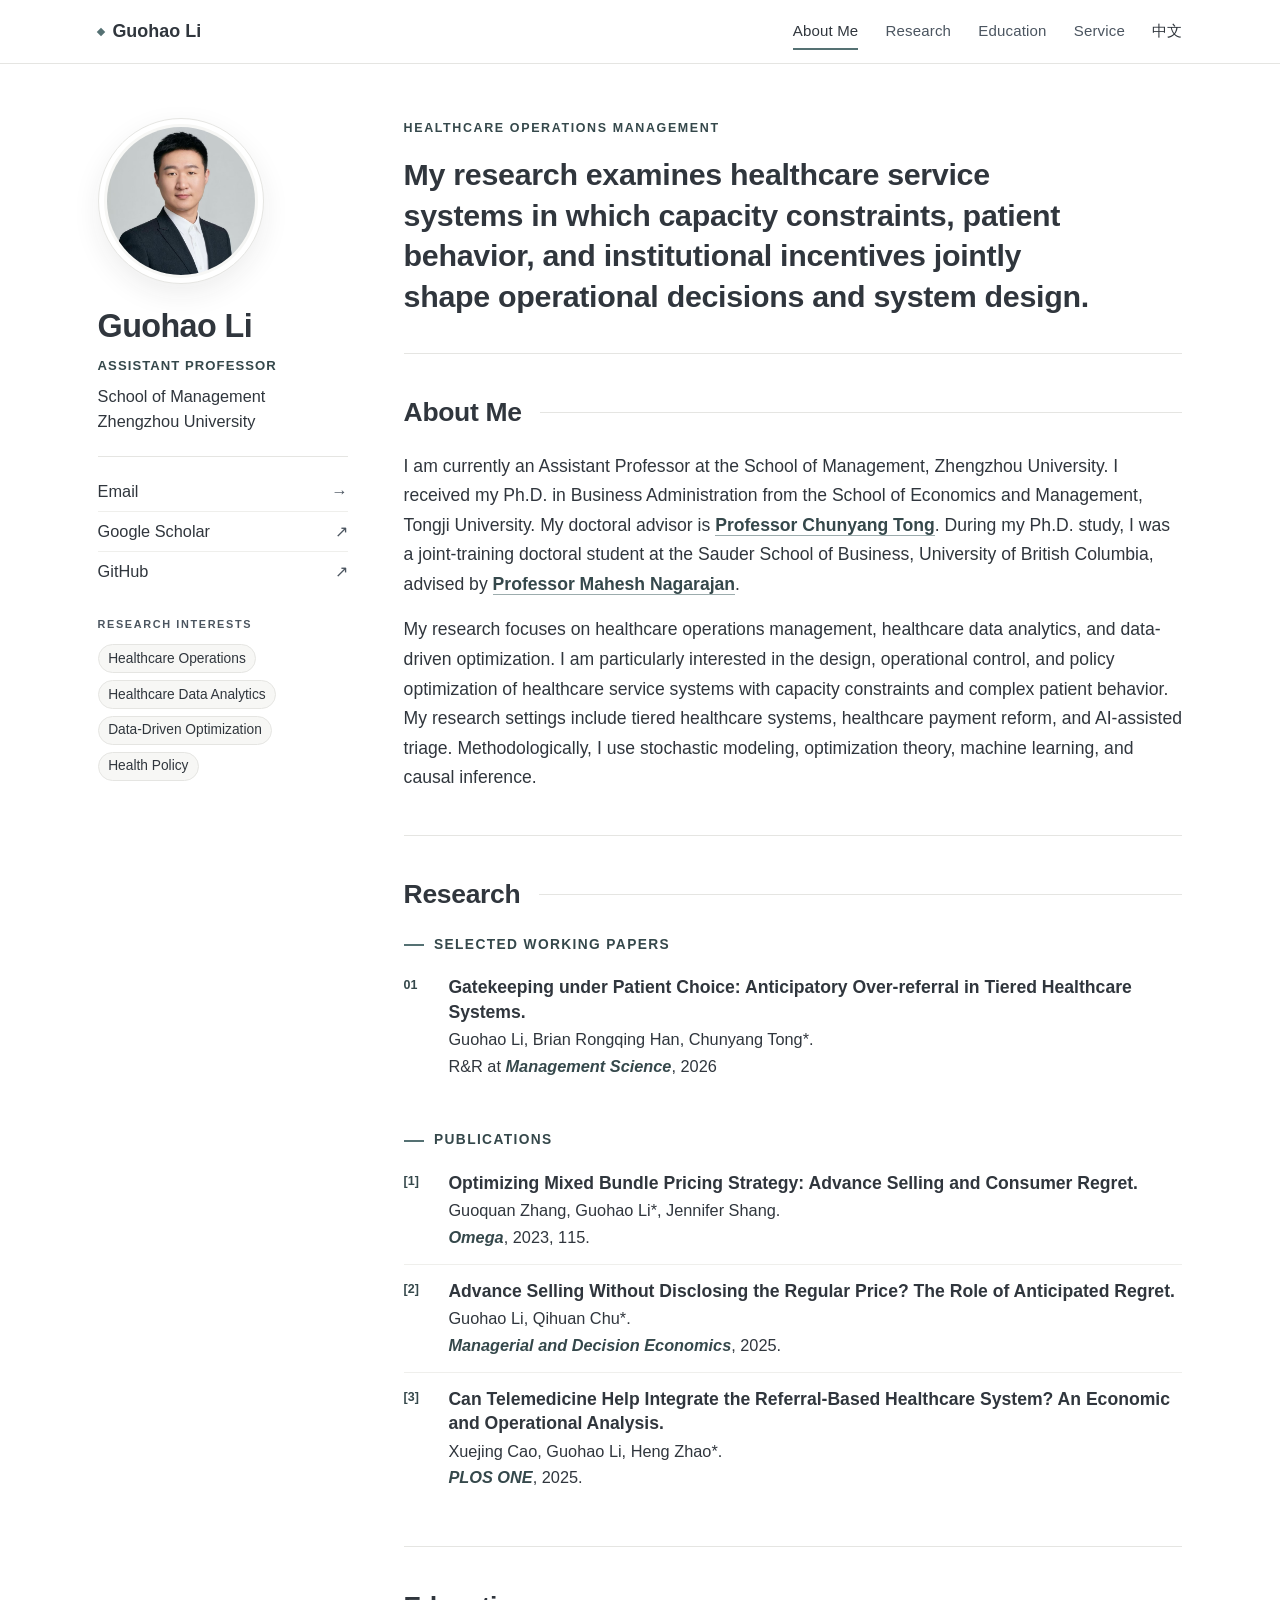
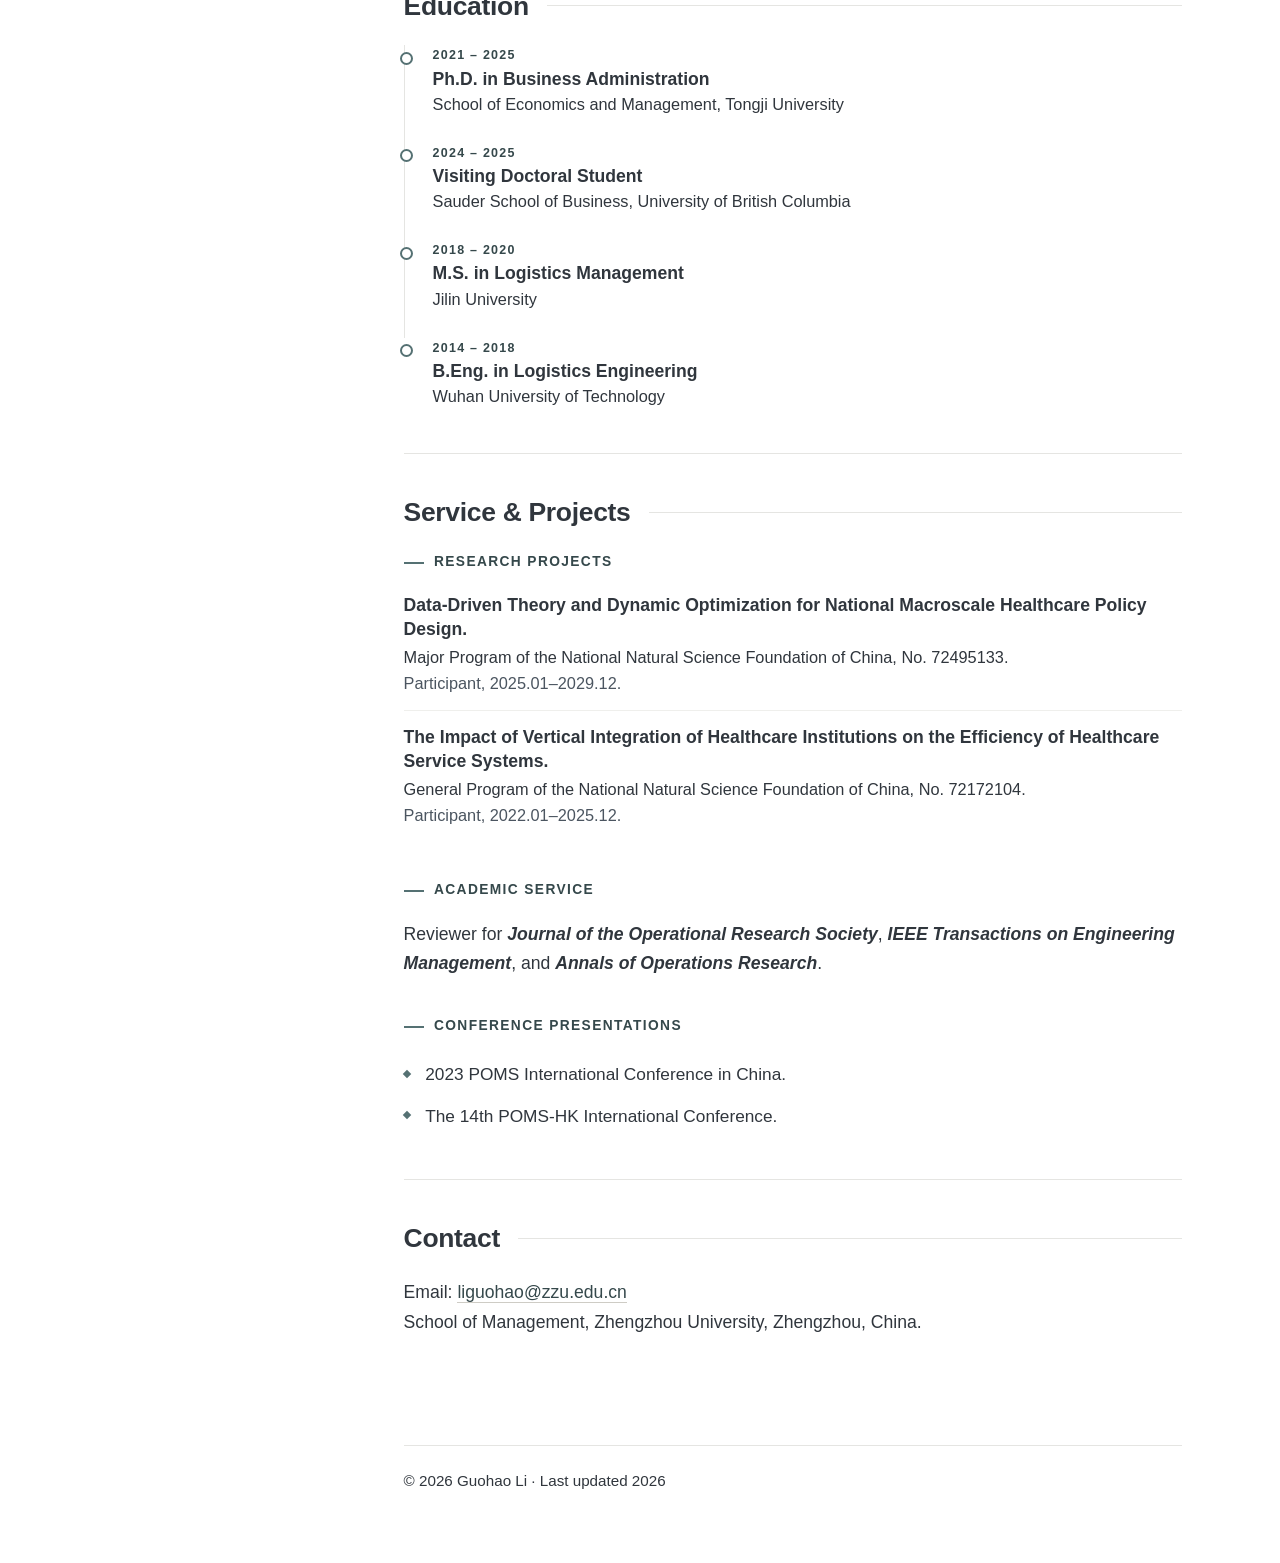
==== commit 4f4c5467: "Update index.html" ====
--- a/index.html
+++ b/index.html
@@ -99,7 +99,7 @@
         <ol class="papers wp">
           <li>
             <span class="paper-title">Gatekeeping under Patient Choice: Anticipatory Over-referral in Tiered Healthcare Systems. </span>
-            <span class="paper-meta">Guohao Li, Brian Rongqing Han, Chunyang Tong.</span>
+            <span class="paper-meta">Guohao Li, Brian Rongqing Han, Chunyang Tong*.</span>
 <span class="paper-note">R&amp;R at <em class="journal">Management Science</em>, 2026</span>
           </li>
         </ol>
@@ -108,17 +108,17 @@
         <ol class="papers pubs">
           <li>
             <span class="paper-title">Optimizing Mixed Bundle Pricing Strategy: Advance Selling and Consumer Regret.</span>
-            <span class="paper-meta">Guoquan Zhang, Guohao Li^*, Jennifer Shang.</span>
+            <span class="paper-meta">Guoquan Zhang, Guohao Li*, Jennifer Shang.</span>
             <span class="paper-note"><em class="journal">Omega</em>, 2023, 115.</span>
           </li>
           <li>
             <span class="paper-title">Advance Selling Without Disclosing the Regular Price? The Role of Anticipated Regret.</span>
-            <span class="paper-meta">Guohao Li, Qihuan Chu^*.</span>
+            <span class="paper-meta">Guohao Li, Qihuan Chu*.</span>
             <span class="paper-note"><em class="journal">Managerial and Decision Economics</em>, 2025.</span>
           </li>
           <li>
             <span class="paper-title">Can Telemedicine Help Integrate the Referral-Based Healthcare System? An Economic and Operational Analysis.</span>
-            <span class="paper-meta">Xuejing Cao, Guohao Li, Heng Zhao^*.</span>
+            <span class="paper-meta">Xuejing Cao, Guohao Li, Heng Zhao*.</span>
             <span class="paper-note"><em class="journal">PLOS ONE</em>, 2025.</span>
           </li>
         </ol>
